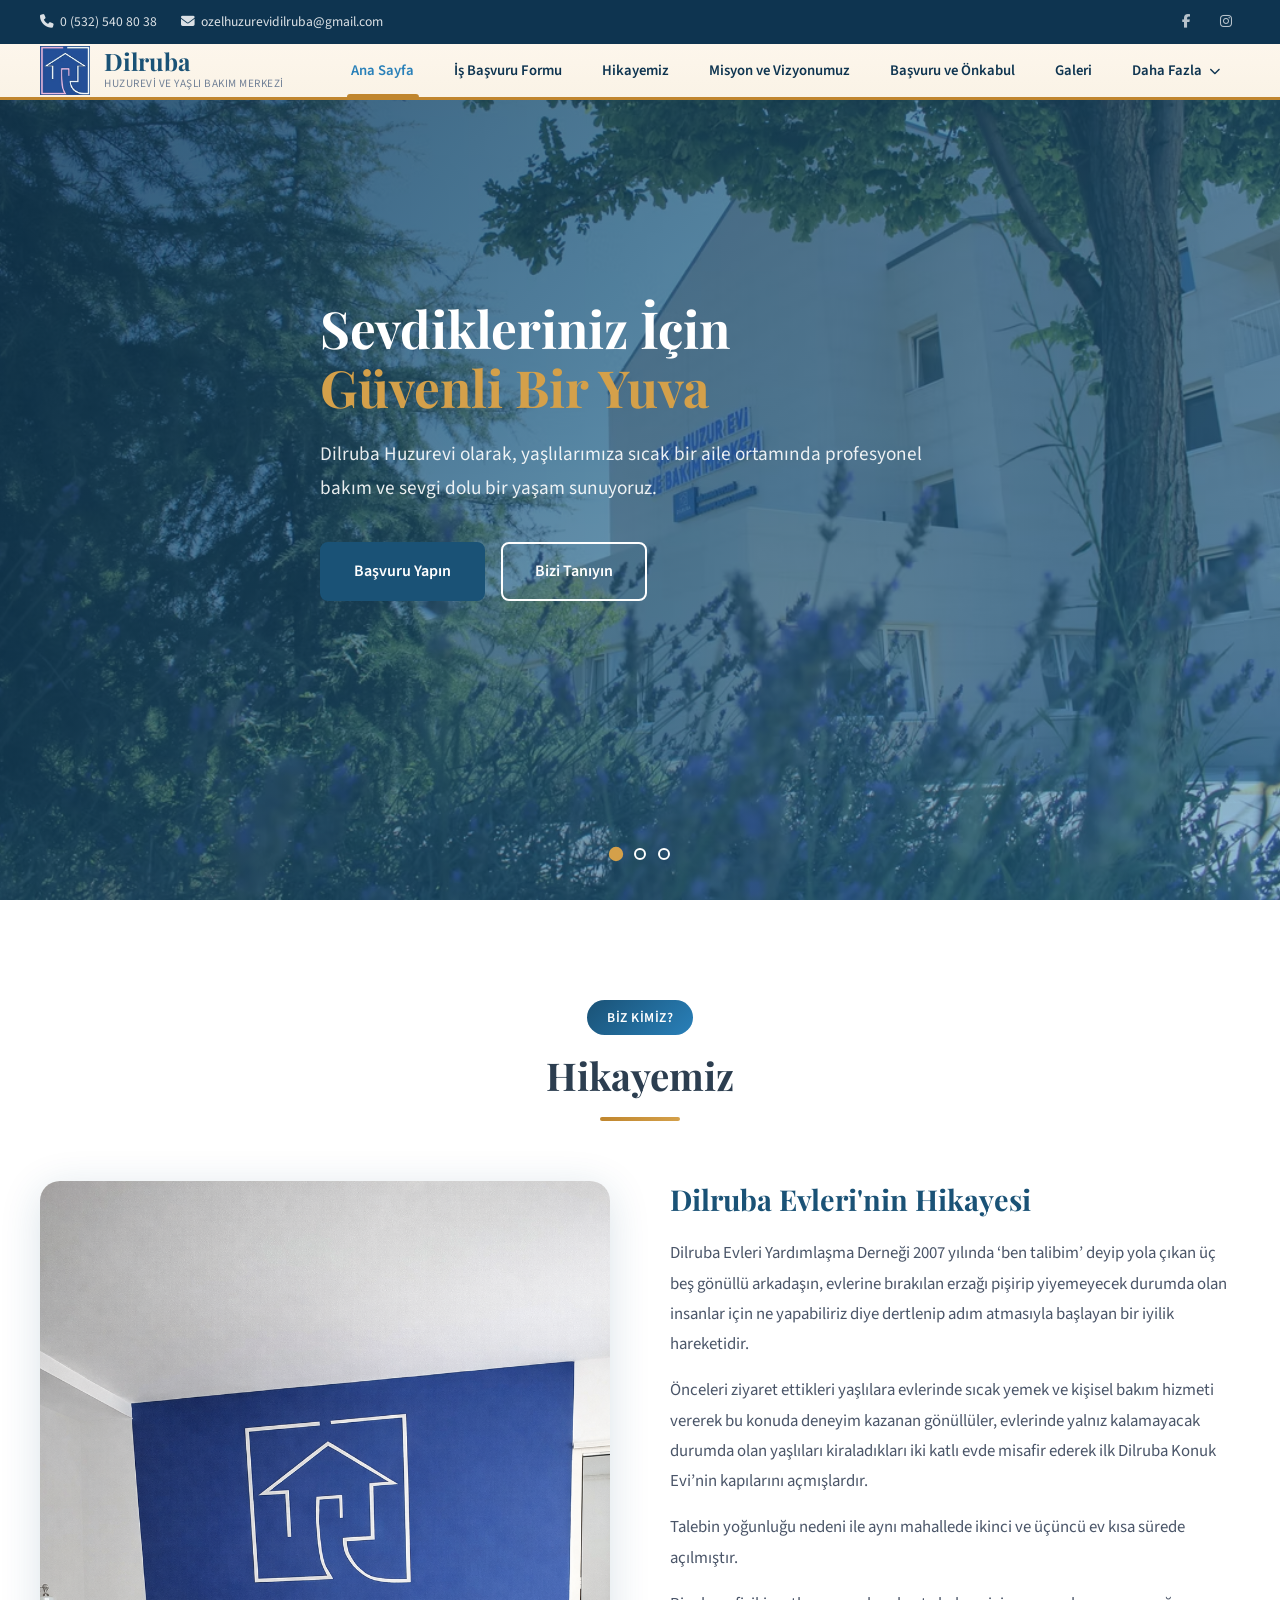
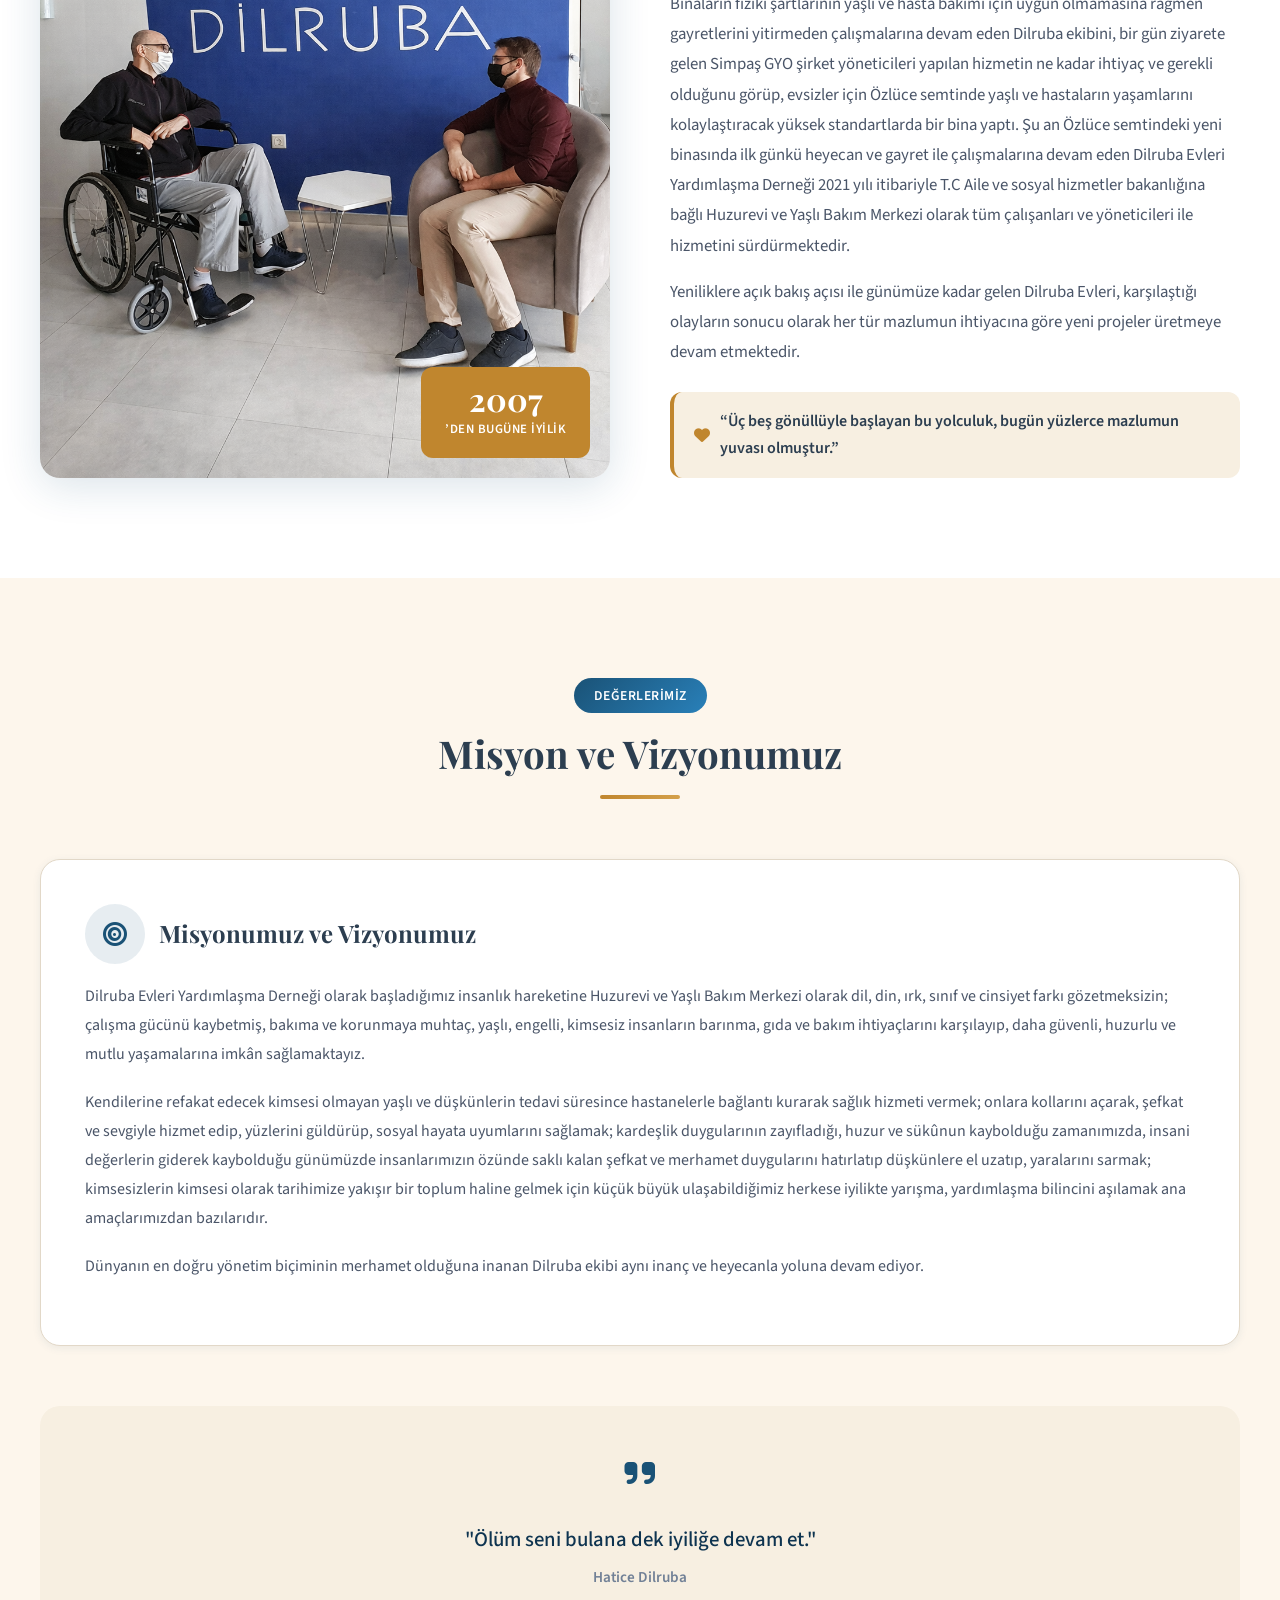
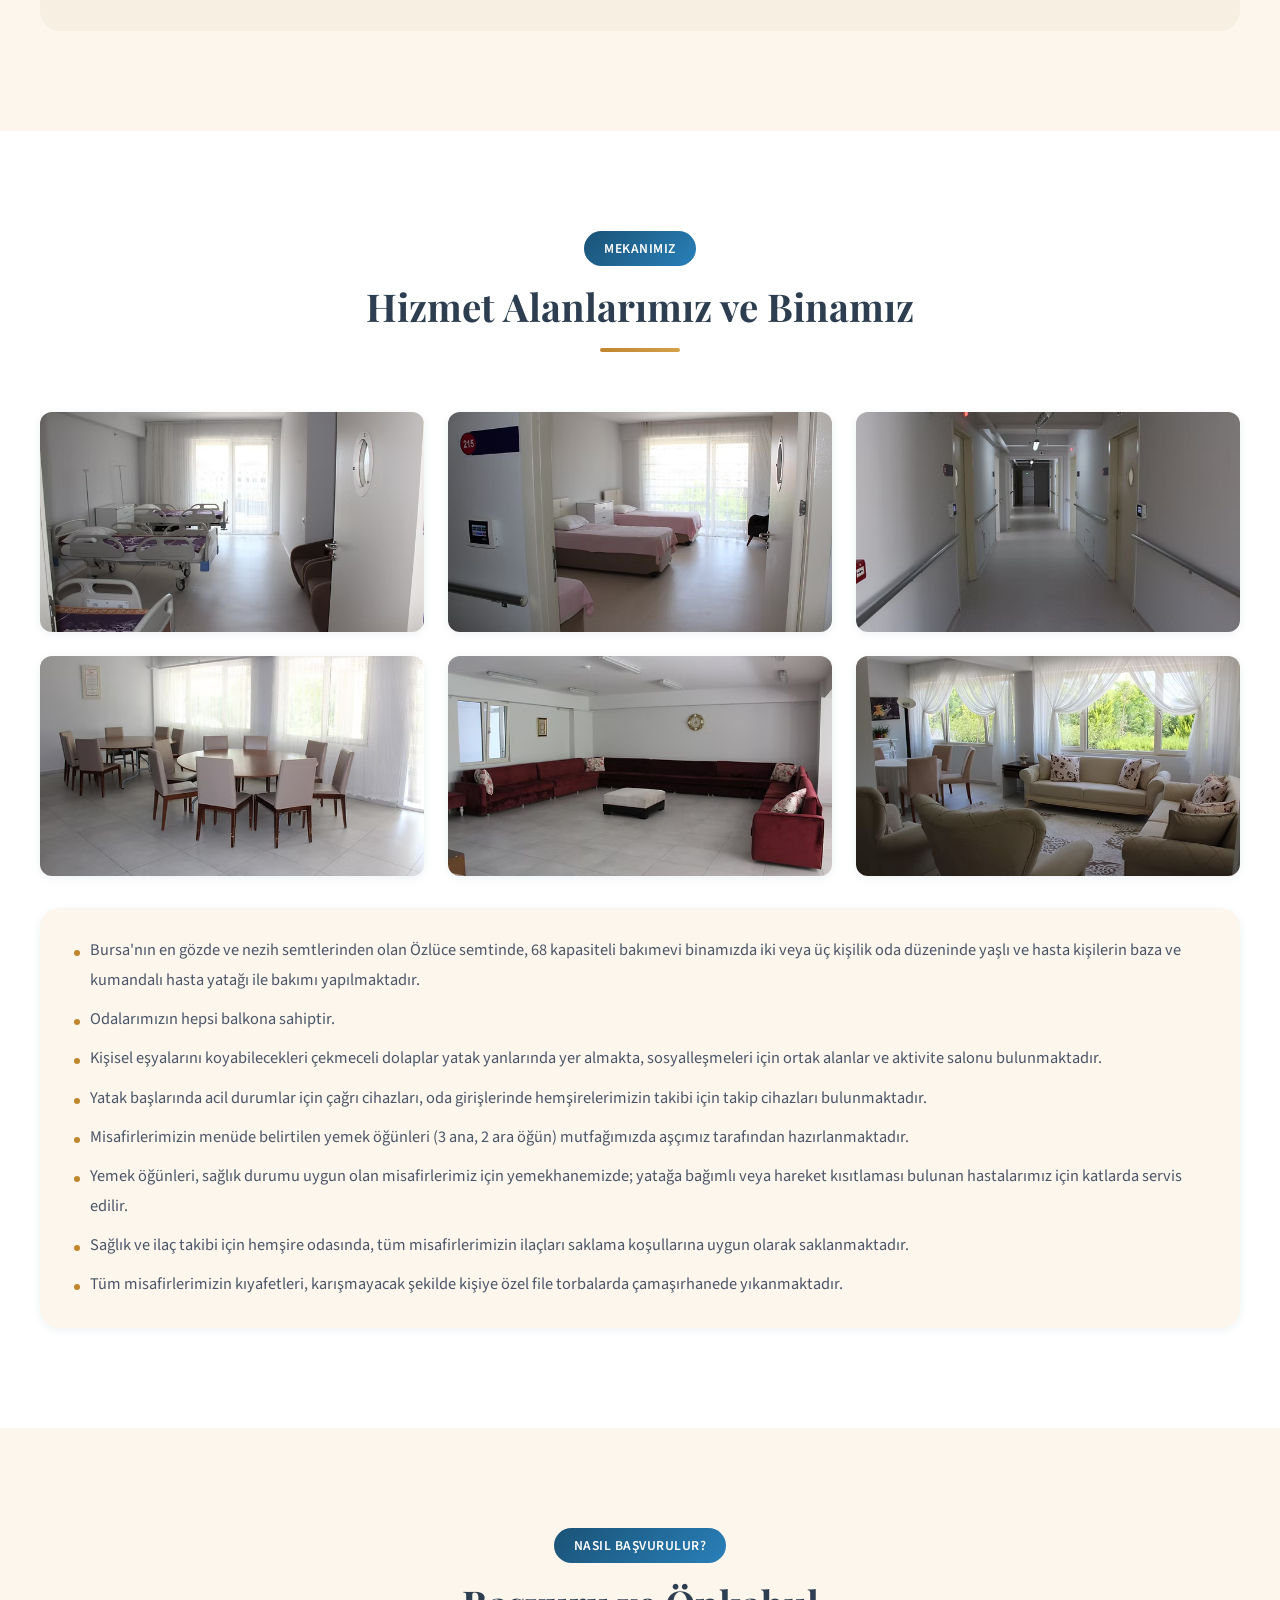
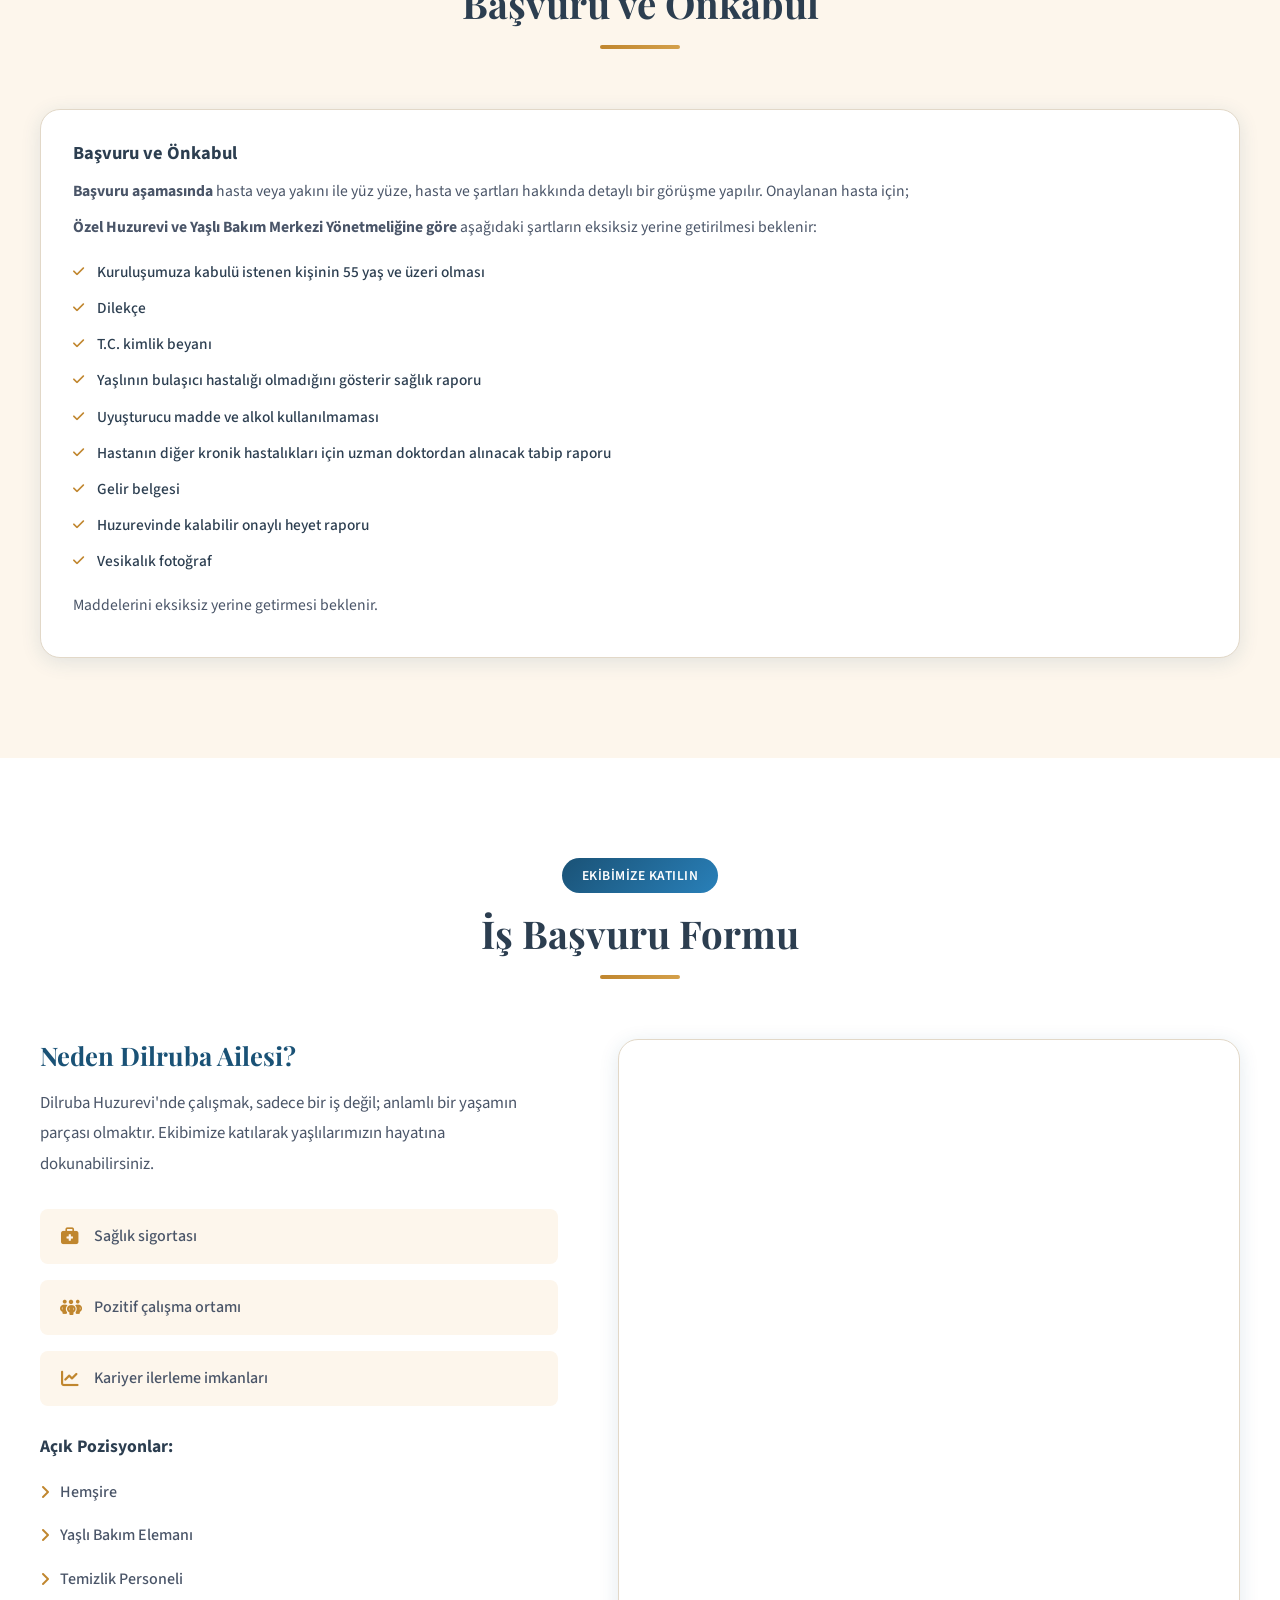
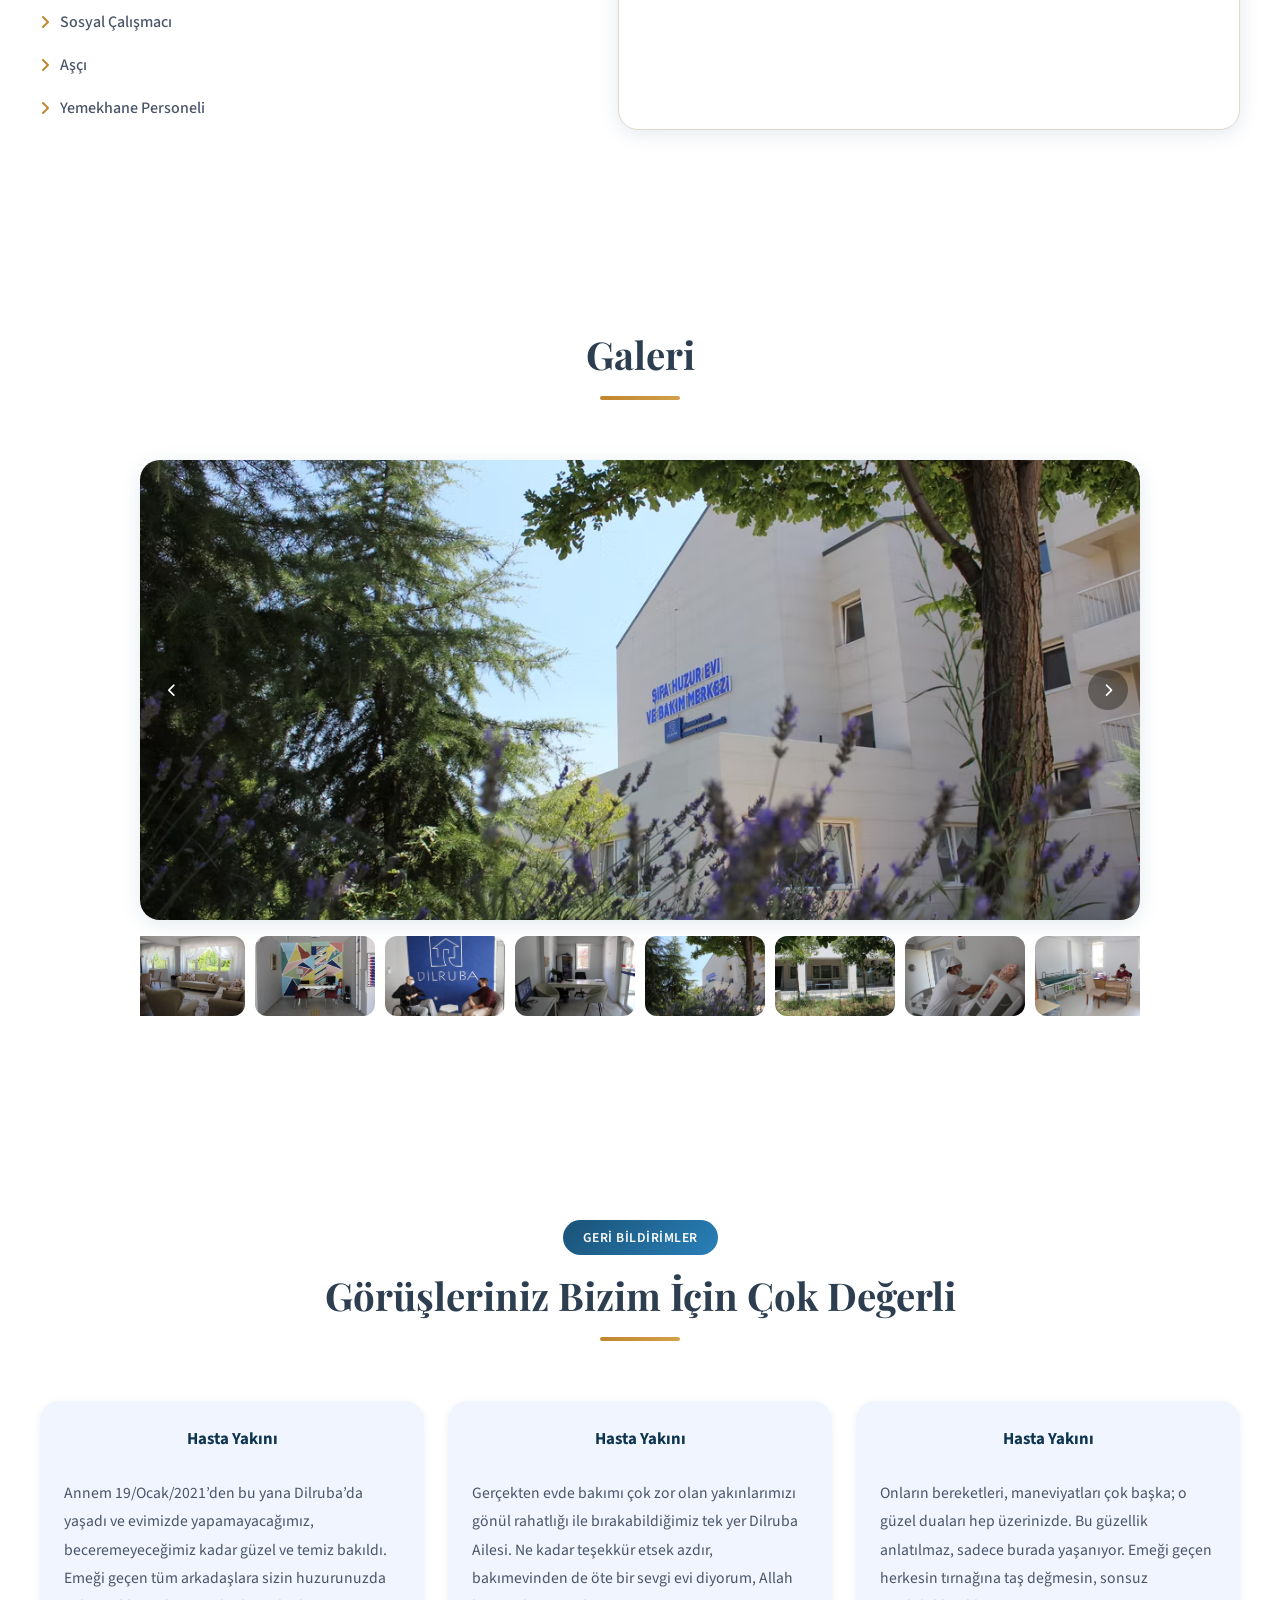
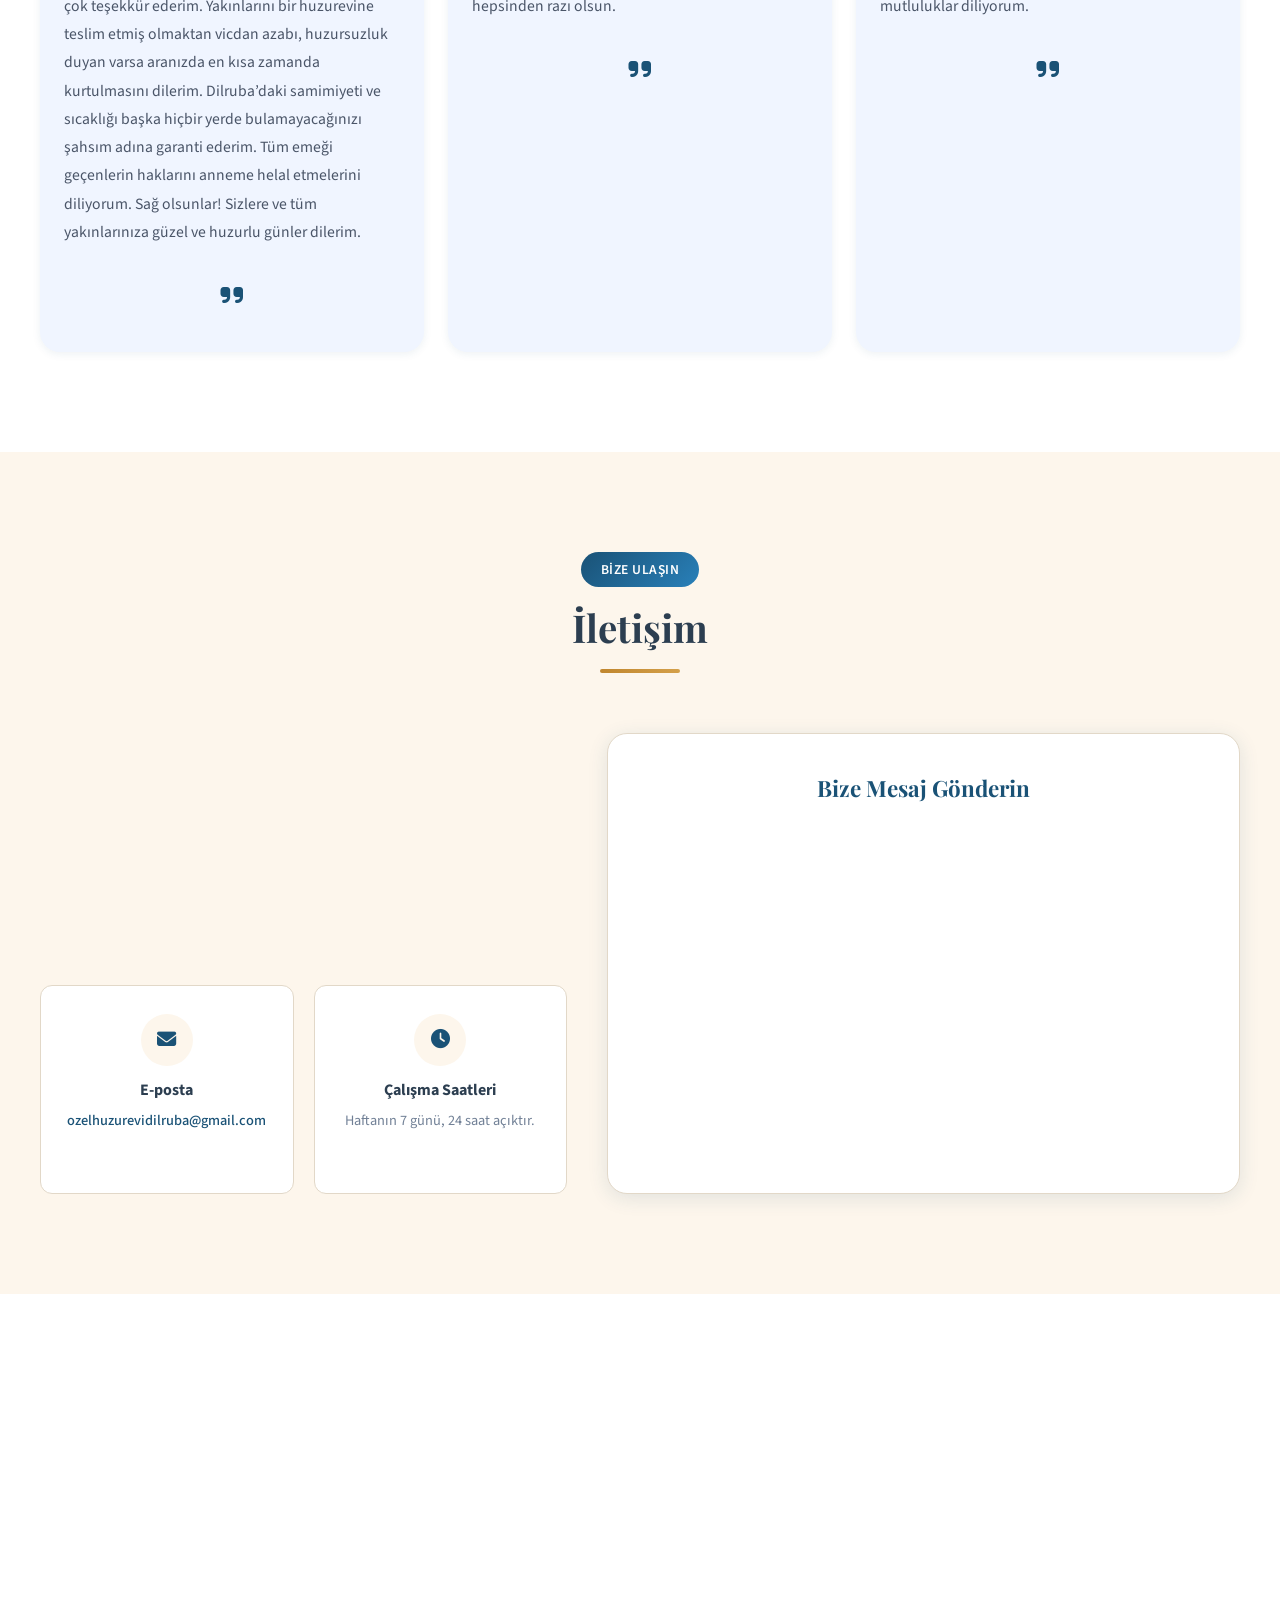
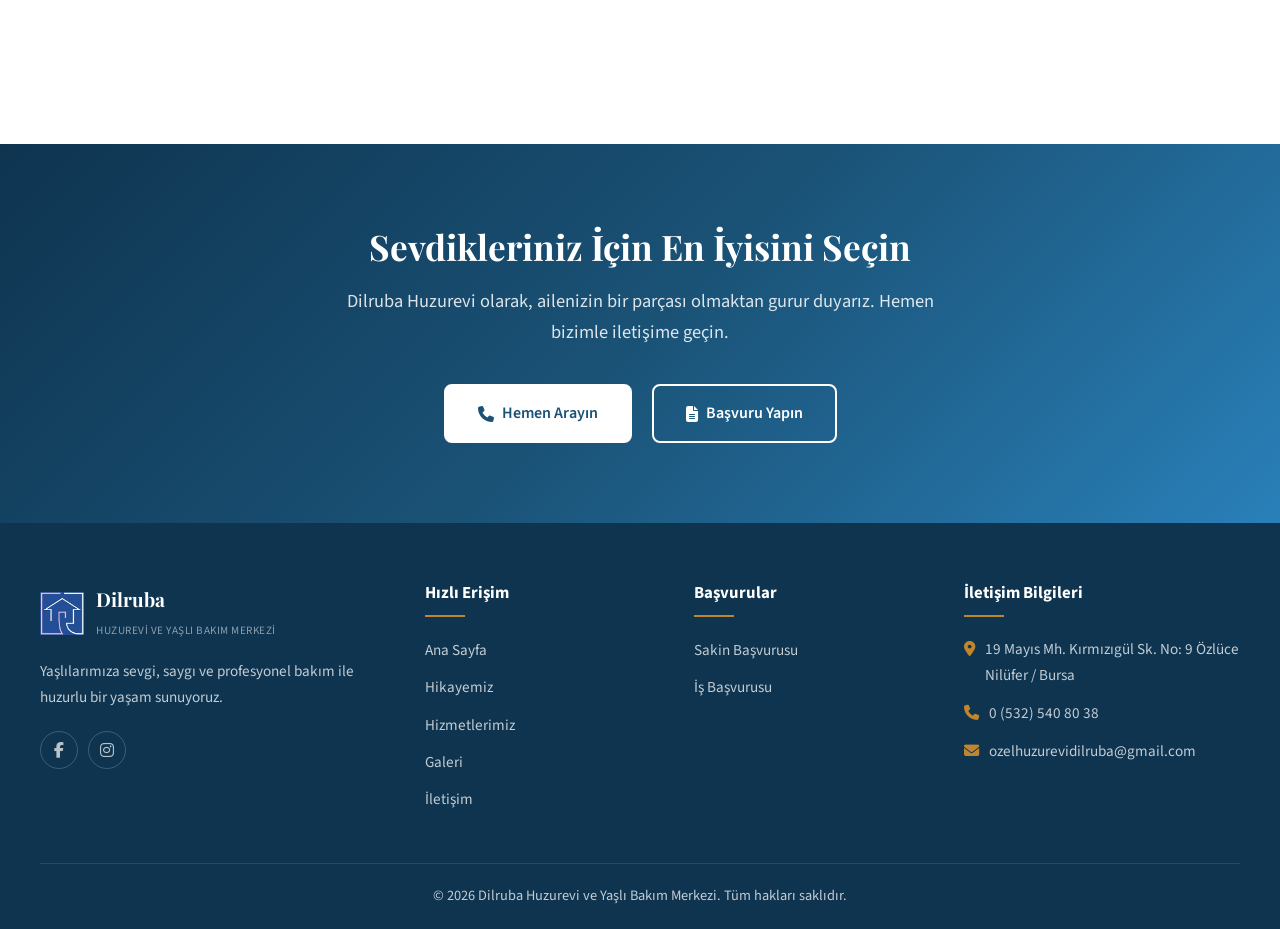
==== index.html @ 9d81111a "Site dosyalarını ekle" ====
<!DOCTYPE html>
<html lang="tr">
<head>
    <meta charset="UTF-8">
    <meta name="viewport" content="width=device-width, initial-scale=1.0">
    <title>Dilruba Huzurevi ve Yaşlı Bakım Merkezi</title>
    <link rel="stylesheet" href="styles.css">
    <link rel="icon" href="assets/logo.png" type="image/png">
    <link rel="preconnect" href="https://fonts.googleapis.com">
    <link rel="preconnect" href="https://fonts.gstatic.com" crossorigin>
    <link href="https://fonts.googleapis.com/css2?family=Playfair+Display:wght@400;500;600;700&family=Source+Sans+3:wght@300;400;500;600;700&display=swap" rel="stylesheet">
    <link rel="stylesheet" href="https://cdnjs.cloudflare.com/ajax/libs/font-awesome/6.5.1/css/all.min.css">
</head>
<body>
    <!-- Header -->
    <header class="header" id="header">
        <div class="header-top">
            <div class="container header-top-inner">
                <div class="contact-info">
                    <a href="tel:+905325408038"><i class="fas fa-phone"></i> 0 (532) 540 80 38</a>
                    <a href="mailto:ozelhuzurevidilruba@gmail.com"><i class="fas fa-envelope"></i> ozelhuzurevidilruba@gmail.com</a>
                </div>
                <div class="social-links">
                    <a href="https://www.facebook.com/DilrubaHuzurevi" aria-label="Facebook" target="_blank" rel="noopener noreferrer"><i class="fab fa-facebook-f"></i></a>
                    <a href="https://www.instagram.com/ozeldilrubahuzur/" aria-label="Instagram" target="_blank" rel="noopener noreferrer"><i class="fab fa-instagram"></i></a>
                </div>
            </div>
        </div>
        <nav class="navbar">
            <div class="container navbar-inner">
                <a href="#anasayfa" class="logo">
                    <img src="assets/logo.png" alt="Dilruba Huzurevi Logo">
                    <div class="logo-text">
                        <span class="logo-title">Dilruba</span>
                        <span class="logo-subtitle">Huzurevi ve Yaşlı Bakım Merkezi</span>
                    </div>
                </a>
                <button class="mobile-toggle" id="mobileToggle" aria-label="Menüyü aç">
                    <span></span><span></span><span></span>
                </button>
                <ul class="nav-menu" id="navMenu">
                    <li><a href="#anasayfa" class="nav-link active">Ana Sayfa</a></li>
                    <li><a href="#is-basvuru" class="nav-link">İş Başvuru Formu</a></li>
                    <li><a href="#hikayemiz" class="nav-link">Hikayemiz</a></li>
                    <li><a href="#misyon-vizyon" class="nav-link">Misyon ve Vizyonumuz</a></li>
                    <li><a href="#basvuru-onkabul" class="nav-link">Başvuru ve Önkabul</a></li>
                    <li><a href="#galeri" class="nav-link">Galeri</a></li>
                    <li class="dropdown">
                        <a href="#" class="nav-link dropdown-toggle">Daha Fazla <i class="fas fa-chevron-down"></i></a>
                        <ul class="dropdown-menu">
                            <li><a href="#hizmetlerimiz">Hizmetlerimiz</a></li>
                            <li><a href="#iletisim">İletişim</a></li>
                            <li><a href="#sss">Görüşleriniz</a></li>
                            <li><a href="kvkk.html">KVKK Aydınlatma Metni</a></li>
                        </ul>
                    </li>
                </ul>
            </div>
        </nav>
    </header>

    <!-- Hero Section -->
    <section class="hero" id="anasayfa">
        <div class="hero-slider">
            <div class="hero-slide active" style="background-image: url('assets/bahce1.png')"></div>
            <div class="hero-slide" style="background-image: url('assets/mekan1.png')"></div>
            <div class="hero-slide" style="background-image: url('assets/mekan6.png')"></div>
        </div>
        <div class="hero-overlay"></div>
        <div class="container hero-content">
            <h1 class="hero-title">Sevdikleriniz İçin<br><span>Güvenli Bir Yuva</span></h1>
            <p class="hero-description">Dilruba Huzurevi olarak, yaşlılarımıza sıcak bir aile ortamında profesyonel bakım ve sevgi dolu bir yaşam sunuyoruz.</p>
            <div class="hero-buttons">
                <a href="#basvuru-onkabul" class="btn btn-primary">Başvuru Yapın</a>
                <a href="#hikayemiz" class="btn btn-outline">Bizi Tanıyın</a>
            </div>
        </div>
        <div class="hero-slider-dots">
            <button class="dot active" data-slide="0"></button>
            <button class="dot" data-slide="1"></button>
            <button class="dot" data-slide="2"></button>
        </div>
    </section>

    <!-- Hikayemiz -->
    <section class="section hikayemiz" id="hikayemiz">
        <div class="container">
            <div class="section-header">
                <span class="section-tag">Biz Kimiz?</span>
                <h2 class="section-title">Hikayemiz</h2>
                <div class="section-divider"></div>
            </div>
            <div class="story-grid">
                <div class="story-image">
                    <img src="assets/image1.png" alt="Dilruba Huzurevi İç Mekan">
                    <div class="story-image-badge">
                        <span class="years-number">2007</span>
                        <span class="years-text">’den Bugüne İyilik</span>
                    </div>
                </div>
                <div class="story-content">
                    <h3>Dilruba Evleri'nin Hikayesi</h3>
                    <p>Dilruba Evleri Yardımlaşma Derneği 2007 yılında ‘ben talibim’ deyip yola çıkan üç beş gönüllü arkadaşın, evlerine bırakılan erzağı pişirip yiyemeyecek durumda olan insanlar için ne yapabiliriz diye dertlenip adım atmasıyla başlayan bir iyilik hareketidir.</p>
                    <p>Önceleri ziyaret ettikleri yaşlılara evlerinde sıcak yemek ve kişisel bakım hizmeti vererek bu konuda deneyim kazanan gönüllüler, evlerinde yalnız kalamayacak durumda olan yaşlıları kiraladıkları iki katlı evde misafir ederek ilk Dilruba Konuk Evi’nin kapılarını açmışlardır.</p>
                    <p>Talebin yoğunluğu nedeni ile aynı mahallede ikinci ve üçüncü ev kısa sürede açılmıştır.</p>
                    <p>Binaların fiziki şartlarının yaşlı ve hasta bakımı için uygun olmamasına rağmen gayretlerini yitirmeden çalışmalarına devam eden Dilruba ekibini, bir gün ziyarete gelen Simpaş GYO şirket yöneticileri yapılan hizmetin ne kadar ihtiyaç ve gerekli olduğunu görüp, evsizler için Özlüce semtinde yaşlı ve hastaların yaşamlarını kolaylaştıracak yüksek standartlarda bir bina yaptı. Şu an Özlüce semtindeki yeni binasında ilk günkü heyecan ve gayret ile çalışmalarına devam eden Dilruba Evleri Yardımlaşma Derneği 2021 yılı itibariyle T.C Aile ve sosyal hizmetler bakanlığına bağlı Huzurevi ve Yaşlı Bakım Merkezi olarak tüm çalışanları ve yöneticileri ile hizmetini sürdürmektedir.</p>
                    <p>Yeniliklere açık bakış açısı ile günümüze kadar gelen Dilruba Evleri, karşılaştığı olayların sonucu olarak her tür mazlumun ihtiyacına göre yeni projeler üretmeye devam etmektedir.</p>
                    <div class="story-highlight">
                        <i class="fas fa-heart"></i>
                        <span>“Üç beş gönüllüyle başlayan bu yolculuk, bugün yüzlerce mazlumun yuvası olmuştur.”</span>
                    </div>
                </div>
            </div>
        </div>
    </section>

    <!-- Misyon ve Vizyon -->
    <section class="section misyon-vizyon" id="misyon-vizyon">
        <div class="container">
            <div class="section-header">
                <span class="section-tag">Değerlerimiz</span>
                <h2 class="section-title">Misyon ve Vizyonumuz</h2>
                <div class="section-divider"></div>
            </div>
            <div class="mv-grid">
                <div class="mv-card misyon-card">
                    <div class="mv-header">
                        <div class="mv-icon"><i class="fas fa-bullseye"></i></div>
                        <h3>Misyonumuz ve Vizyonumuz</h3>
                    </div>
                    <p>Dilruba Evleri Yardımlaşma Derneği olarak başladığımız insanlık hareketine Huzurevi ve Yaşlı Bakım Merkezi olarak dil, din, ırk, sınıf ve cinsiyet farkı gözetmeksizin; çalışma gücünü kaybetmiş, bakıma ve korunmaya muhtaç, yaşlı, engelli, kimsesiz insanların barınma, gıda ve bakım ihtiyaçlarını karşılayıp, daha güvenli, huzurlu ve mutlu yaşamalarına imkân sağlamaktayız.</p>
                    <p>Kendilerine refakat edecek kimsesi olmayan yaşlı ve düşkünlerin tedavi süresince hastanelerle bağlantı kurarak sağlık hizmeti vermek; onlara kollarını açarak, şefkat ve sevgiyle hizmet edip, yüzlerini güldürüp, sosyal hayata uyumlarını sağlamak; kardeşlik duygularının zayıfladığı, huzur ve sükûnun kaybolduğu zamanımızda, insani değerlerin giderek kaybolduğu günümüzde insanlarımızın özünde saklı kalan şefkat ve merhamet duygularını hatırlatıp düşkünlere el uzatıp, yaralarını sarmak; kimsesizlerin kimsesi olarak tarihimize yakışır bir toplum haline gelmek için küçük büyük ulaşabildiğimiz herkese iyilikte yarışma, yardımlaşma bilincini aşılamak ana amaçlarımızdan bazılarıdır.</p>
                    <p>Dünyanın en doğru yönetim biçiminin merhamet olduğuna inanan Dilruba ekibi aynı inanç ve heyecanla yoluna devam ediyor.</p>
                </div>
            </div>
            <div class="quote-section">
                <div class="quote-card">
                    <div class="quote-icon">
                        <i class="fas fa-quote-right"></i>
                    </div>
                    <p class="quote-text">"Ölüm seni bulana dek iyiliğe devam et."</p>
                    <p class="quote-author">Hatice Dilruba</p>
                </div>
            </div>
        </div>
    </section>

    <!-- Hizmetlerimiz -->
    <section class="section hizmetlerimiz" id="hizmetlerimiz">
        <div class="container">
            <div class="section-header">
                <span class="section-tag">Mekanımız</span>
                <h2 class="section-title">Hizmet Alanlarımız ve Binamız</h2>
                <div class="section-divider"></div>
            </div>
            <div class="facility-grid">
                <div class="facility-item">
                    <img src="assets/mekan1.png" alt="Hasta odalarımız">
                </div>
                <div class="facility-item">
                    <img src="assets/mekan2.png" alt="Konforlu yatak odalarımız">
                </div>
                <div class="facility-item">
                    <img src="assets/mekan3.png" alt="Koridor ve ortak alanlarımız">
                </div>
                <div class="facility-item">
                    <img src="assets/mekan4.png" alt="Yemek ve etkinlik salonu">
                </div>
                <div class="facility-item">
                    <img src="assets/mekan5.png" alt="Oturma ve dinlenme alanı">
                </div>
                <div class="facility-item">
                    <img src="assets/mekan6.png" alt="Misafir salonumuz">
                </div>
            </div>
            <div class="facility-text">
                <ul class="facility-list">
                    <li>Bursa'nın en gözde ve nezih semtlerinden olan Özlüce semtinde, 68 kapasiteli bakımevi binamızda iki veya üç kişilik oda düzeninde yaşlı ve hasta kişilerin baza ve kumandalı hasta yatağı ile bakımı yapılmaktadır.</li>
                    <li>Odalarımızın hepsi balkona sahiptir.</li>
                    <li>Kişisel eşyalarını koyabilecekleri çekmeceli dolaplar yatak yanlarında yer almakta, sosyalleşmeleri için ortak alanlar ve aktivite salonu bulunmaktadır.</li>
                    <li>Yatak başlarında acil durumlar için çağrı cihazları, oda girişlerinde hemşirelerimizin takibi için takip cihazları bulunmaktadır.</li>
                    <li>Misafirlerimizin menüde belirtilen yemek öğünleri (3 ana, 2 ara öğün) mutfağımızda aşçımız tarafından hazırlanmaktadır.</li>
                    <li>Yemek öğünleri, sağlık durumu uygun olan misafirlerimiz için yemekhanemizde; yatağa bağımlı veya hareket kısıtlaması bulunan hastalarımız için katlarda servis edilir.</li>
                    <li>Sağlık ve ilaç takibi için hemşire odasında, tüm misafirlerimizin ilaçları saklama koşullarına uygun olarak saklanmaktadır.</li>
                    <li>Tüm misafirlerimizin kıyafetleri, karışmayacak şekilde kişiye özel file torbalarda çamaşırhanede yıkanmaktadır.</li>
                </ul>
            </div>
        </div>
    </section>

    <!-- Başvuru ve Önkabul -->
    <section class="section basvuru-onkabul" id="basvuru-onkabul">
        <div class="container">
            <div class="section-header">
                <span class="section-tag">Nasıl Başvurulur?</span>
                <h2 class="section-title">Başvuru ve Önkabul</h2>
                <div class="section-divider"></div>
            </div>
            <div class="admission-content">
                <div class="admission-steps">
                    <div class="step">
                        <div class="step-content">
                            <h3>Başvuru ve Önkabul</h3>
                            <p><strong>Başvuru aşamasında</strong> hasta veya yakını ile yüz yüze, hasta ve şartları hakkında detaylı bir görüşme yapılır. Onaylanan hasta için;</p>
                            <p><strong>Özel Huzurevi ve Yaşlı Bakım Merkezi Yönetmeliğine göre</strong> aşağıdaki şartların eksiksiz yerine getirilmesi beklenir:</p>
                            <ul class="admission-list">
                                <li>Kuruluşumuza kabulü istenen kişinin 55 yaş ve üzeri olması</li>
                                <li>Dilekçe</li>
                                <li>T.C. kimlik beyanı</li>
                                <li>Yaşlının bulaşıcı hastalığı olmadığını gösterir sağlık raporu</li>
                                <li>Uyuşturucu madde ve alkol kullanılmaması</li>
                                <li>Hastanın diğer kronik hastalıkları için uzman doktordan alınacak tabip raporu</li>
                                <li>Gelir belgesi</li>
                                <li>Huzurevinde kalabilir onaylı heyet raporu</li>
                                <li>Vesikalık fotoğraf</li>
                            </ul>
                            <p>Maddelerini eksiksiz yerine getirmesi beklenir.</p>
                        </div>
                    </div>
                </div>
            </div>
        </div>
    </section>

    <!-- İş Başvuru Formu -->
    <section class="section is-basvuru" id="is-basvuru">
        <div class="container">
            <div class="section-header">
                <span class="section-tag">Ekibimize Katılın</span>
                <h2 class="section-title">İş Başvuru Formu</h2>
                <div class="section-divider"></div>
            </div>
            <div class="job-content">
                <div class="job-info">
                    <h3>Neden Dilruba Ailesi?</h3>
                    <p>Dilruba Huzurevi'nde çalışmak, sadece bir iş değil; anlamlı bir yaşamın parçası olmaktır. Ekibimize katılarak yaşlılarımızın hayatına dokunabilirsiniz.</p>
                    <div class="job-benefits">
                        <div class="benefit">
                            <i class="fas fa-briefcase-medical"></i>
                            <span>Sağlık sigortası</span>
                        </div>
                        <div class="benefit">
                            <i class="fas fa-people-group"></i>
                            <span>Pozitif çalışma ortamı</span>
                        </div>
                        <div class="benefit">
                            <i class="fas fa-chart-line"></i>
                            <span>Kariyer ilerleme imkanları</span>
                        </div>
                    </div>
                    <div class="job-positions">
                        <h4>Açık Pozisyonlar:</h4>
                        <ul>
                            <li>Hemşire</li>
                            <li>Yaşlı Bakım Elemanı</li>
                            <li>Temizlik Personeli</li>
                            <li>Sosyal Çalışmacı</li>
                            <li>Aşçı</li>
                            <li>Yemekhane Personeli</li>
                        </ul>
                    </div>
                </div>
                <div class="job-form-wrapper">
                    <iframe data-tally-src="https://tally.so/embed/kdAJjZ?alignLeft=1&hideTitle=1&transparentBackground=1&dynamicHeight=1" loading="lazy" width="100%" height="552" frameborder="0" marginheight="0" marginwidth="0" title="İş Başvuru Formu"></iframe>
                    <script>
                        var d = document,
                            w = "https://tally.so/widgets/embed.js",
                            v = function () {
                                if (typeof Tally !== "undefined") {
                                    Tally.loadEmbeds();
                                } else {
                                    d.querySelectorAll("iframe[data-tally-src]:not([src])").forEach(function (e) {
                                        e.src = e.dataset.tallySrc;
                                    });
                                }
                            };
                        if (typeof Tally !== "undefined") v();
                        else if (d.querySelector('script[src="' + w + '"]') == null) {
                            var s = d.createElement("script");
                            s.src = w;
                            s.onload = v;
                            s.onerror = v;
                            d.body.appendChild(s);
                        }
                    </script>
                </div>
            </div>
        </div>
    </section>

    <!-- Galeri -->
    <section class="section galeri" id="galeri">
        <div class="container">
            <div class="section-header">
                <h2 class="section-title">Galeri</h2>
                <div class="section-divider"></div>
            </div>
            <div class="gallery-layout">
                <div class="gallery-main">
                    <button class="gallery-main-nav gallery-main-prev" id="galleryMainPrev" aria-label="Önceki fotoğraf">
                        <i class="fas fa-chevron-left"></i>
                    </button>
                    <img id="galleryMainImage" src="assets/bahce1.png" alt="Bahçemiz" loading="lazy">
                    <button class="gallery-main-nav gallery-main-next" id="galleryMainNext" aria-label="Sonraki fotoğraf">
                        <i class="fas fa-chevron-right"></i>
                    </button>
                </div>
                <div class="gallery-grid">
                    <div class="gallery-item large active">
                        <img src="assets/bahce1.png" alt="Bahçemiz" loading="lazy">
                        <div class="gallery-overlay">
                            <span>Bahçemiz</span>
                        </div>
                    </div>
                    <div class="gallery-item">
                        <img src="assets/mekan1.png" alt="Mekan 1" loading="lazy">
                        <div class="gallery-overlay">
                            <span>Yaşam Alanı</span>
                        </div>
                    </div>
                    <div class="gallery-item">
                        <img src="assets/mekan2.png" alt="Mekan 2" loading="lazy">
                        <div class="gallery-overlay">
                            <span>Ortak Alan</span>
                        </div>
                    </div>
                    <div class="gallery-item">
                        <img src="assets/mekan3.png" alt="Mekan 3" loading="lazy">
                        <div class="gallery-overlay">
                            <span>İç Mekan</span>
                        </div>
                    </div>
                    <div class="gallery-item">
                        <img src="assets/mekan4.png" alt="Mekan 4" loading="lazy">
                        <div class="gallery-overlay">
                            <span>Oturma Alanı</span>
                        </div>
                    </div>
                    <div class="gallery-item">
                        <img src="assets/mekan5.png" alt="Mekan 5" loading="lazy">
                        <div class="gallery-overlay">
                            <span>Genel Görünüm</span>
                        </div>
                    </div>
                    <div class="gallery-item">
                        <img src="assets/mekan6.png" alt="Mekan 6" loading="lazy">
                        <div class="gallery-overlay">
                            <span>Dış Mekan</span>
                        </div>
                    </div>
                    <div class="gallery-item">
                        <img src="assets/mekanfoto3.png" alt="Mekan Fotoğraf" loading="lazy">
                        <div class="gallery-overlay">
                            <span>Yaşam Alanı</span>
                        </div>
                    </div>
                    <div class="gallery-item">
                        <img src="assets/image1.png" alt="Dilruba" loading="lazy">
                        <div class="gallery-overlay">
                            <span>Dilruba Ailesi</span>
                        </div>
                    </div>
                    <div class="gallery-item">
                        <img src="assets/sosyalcalısma.avif" alt="Sosyal Çalışma Alanı" loading="lazy">
                        <div class="gallery-overlay">
                            <span>Sosyal Çalışma</span>
                        </div>
                    </div>
                    <div class="gallery-item">
                        <img src="assets/bahce1.png" alt="Bahçe 1" loading="lazy">
                        <div class="gallery-overlay">
                            <span>Bahçe 1</span>
                        </div>
                    </div>
                    <div class="gallery-item">
                        <img src="assets/bahce2.png" alt="Bahçe 2" loading="lazy">
                        <div class="gallery-overlay">
                            <span>Bahçe 2</span>
                        </div>
                    </div>
                    <div class="gallery-item">
                        <img src="assets/bakim.png" alt="Yaşlı Bakım Alanı" loading="lazy">
                        <div class="gallery-overlay">
                            <span>Yaşlı Bakım</span>
                        </div>
                    </div>
                    <div class="gallery-item">
                        <img src="assets/hemsir.png" alt="Hemşirelik Alanı" loading="lazy">
                        <div class="gallery-overlay">
                            <span>Hemşirelik</span>
                        </div>
                    </div>
                    <div class="gallery-item">
                        <img src="assets/koridor.png" alt="Koridor" loading="lazy">
                        <div class="gallery-overlay">
                            <span>Koridor</span>
                        </div>
                    </div>
                    <div class="gallery-item">
                        <img src="assets/yonetim.png" alt="Yönetim Ofisi" loading="lazy">
                        <div class="gallery-overlay">
                            <span>Yönetim</span>
                        </div>
                    </div>
                    <div class="gallery-item">
                        <img src="assets/yemek.png" alt="Yemek Salonu" loading="lazy">
                        <div class="gallery-overlay">
                            <span>Yemek Salonu</span>
                        </div>
                    </div>
                    <div class="gallery-item">
                        <img src="assets/yaslibakim.png" alt="Yaşlı Bakım Alanı" loading="lazy">
                        <div class="gallery-overlay">
                            <span>Yaşlı Bakım</span>
                        </div>
                    </div>
                    <div class="gallery-item">
                        <img src="assets/sandalye.png" alt="Oturma Alanı" loading="lazy">
                        <div class="gallery-overlay">
                            <span>Oturma Alanı</span>
                        </div>
                    </div>
                    <div class="gallery-item">
                        <img src="assets/namaz.png" alt="Namaz Alanı" loading="lazy">
                        <div class="gallery-overlay">
                            <span>İbadet Alanı</span>
                        </div>
                    </div>
                </div>
            </div>
        </div>
    </section>

    <!-- Lightbox -->
    <div class="lightbox" id="lightbox">
        <button class="lightbox-close" id="lightboxClose"><i class="fas fa-times"></i></button>
        <button class="lightbox-prev" id="lightboxPrev"><i class="fas fa-chevron-left"></i></button>
        <button class="lightbox-next" id="lightboxNext"><i class="fas fa-chevron-right"></i></button>
        <img src="" alt="" class="lightbox-image" id="lightboxImage">
    </div>

    <!-- Görüşler -->
    <section class="section testimonials" id="sss">
        <div class="container">
            <div class="section-header">
                <span class="section-tag">Geri Bildirimler</span>
                <h2 class="section-title">Görüşleriniz Bizim İçin Çok Değerli</h2>
                <div class="section-divider"></div>
            </div>
            <div class="testimonials-grid">
                <article class="testimonial-card">
                    <h3 class="testimonial-title">Hasta Yakını</h3>
                    <p class="testimonial-text">
                        Annem 19/Ocak/2021’den bu yana Dilruba’da yaşadı ve evimizde yapamayacağımız, beceremeyeceğimiz kadar güzel ve temiz bakıldı. 
                        Emeği geçen tüm arkadaşlara sizin huzurunuzda çok teşekkür ederim. Yakınlarını bir huzurevine teslim etmiş olmaktan vicdan azabı, huzursuzluk duyan varsa aranızda en kısa zamanda kurtulmasını dilerim. 
                        Dilruba’daki samimiyeti ve sıcaklığı başka hiçbir yerde bulamayacağınızı şahsım adına garanti ederim. Tüm emeği geçenlerin haklarını anneme helal etmelerini diliyorum. Sağ olsunlar! 
                        Sizlere ve tüm yakınlarınıza güzel ve huzurlu günler dilerim.
                    </p>
                    <div class="testimonial-quote-icon">
                        <i class="fas fa-quote-right"></i>
                    </div>
                </article>
                <article class="testimonial-card">
                    <h3 class="testimonial-title">Hasta Yakını</h3>
                    <p class="testimonial-text">
                        Gerçekten evde bakımı çok zor olan yakınlarımızı gönül rahatlığı ile bırakabildiğimiz tek yer Dilruba Ailesi. 
                        Ne kadar teşekkür etsek azdır, bakımevinden de öte bir sevgi evi diyorum, Allah hepsinden razı olsun.
                    </p>
                    <div class="testimonial-quote-icon">
                        <i class="fas fa-quote-right"></i>
                    </div>
                </article>
                <article class="testimonial-card">
                    <h3 class="testimonial-title">Hasta Yakını</h3>
                    <p class="testimonial-text">
                        Onların bereketleri, maneviyatları çok başka; o güzel duaları hep üzerinizde. 
                        Bu güzellik anlatılmaz, sadece burada yaşanıyor. 
                        Emeği geçen herkesin tırnağına taş değmesin, sonsuz mutluluklar diliyorum.
                    </p>
                    <div class="testimonial-quote-icon">
                        <i class="fas fa-quote-right"></i>
                    </div>
                </article>
            </div>
        </div>
    </section>

    <!-- İletişim -->
    <section class="section iletisim" id="iletisim">
        <div class="container">
            <div class="section-header">
                <span class="section-tag">Bize Ulaşın</span>
                <h2 class="section-title">İletişim</h2>
                <div class="section-divider"></div>
            </div>
            <div class="contact-grid">
                <div class="contact-info-cards">
                    <div class="contact-card">
                        <div class="contact-card-icon"><i class="fas fa-map-marker-alt"></i></div>
                        <h3>Adres</h3>
                        <p>19 Mayıs Mh. Kırmızıgül Sk. No: 9 Özlüce Nilüfer / Bursa</p>
                    </div>
                    <div class="contact-card">
                        <div class="contact-card-icon"><i class="fas fa-phone"></i></div>
                        <h3>Telefon</h3>
                        <p><a href="tel:+905325408038">0 (532) 540 80 38</a></p>
                    </div>
                    <div class="contact-card">
                        <div class="contact-card-icon"><i class="fas fa-envelope"></i></div>
                        <h3>E-posta</h3>
                        <p><a href="mailto:ozelhuzurevidilruba@gmail.com">ozelhuzurevidilruba@gmail.com</a></p>
                    </div>
                    <div class="contact-card">
                        <div class="contact-card-icon"><i class="fas fa-clock"></i></div>
                        <h3>Çalışma Saatleri</h3>
                        <p>Haftanın 7 günü, 24 saat açıktır.</p>
                    </div>
                </div>
                <div class="contact-form-wrapper">
                    <h3>Bize Mesaj Gönderin</h3>
                    <iframe data-tally-src="https://tally.so/embed/QKrzjA?alignLeft=1&hideTitle=1&transparentBackground=1&dynamicHeight=1" loading="lazy" width="100%" height="313" frameborder="0" marginheight="0" marginwidth="0" title="Bize Mesaj Gönderin"></iframe>
                    <script>
                        var d = document,
                            w = "https://tally.so/widgets/embed.js",
                            v = function () {
                                if (typeof Tally !== "undefined") {
                                    Tally.loadEmbeds();
                                } else {
                                    d.querySelectorAll("iframe[data-tally-src]:not([src])").forEach(function (e) {
                                        e.src = e.dataset.tallySrc;
                                    });
                                }
                            };
                        if (typeof Tally !== "undefined") v();
                        else if (d.querySelector('script[src="' + w + '"]') == null) {
                            var s = d.createElement("script");
                            s.src = w;
                            s.onload = v;
                            s.onerror = v;
                            d.body.appendChild(s);
                        }
                    </script>
                </div>
            </div>
        </div>
    </section>

    <!-- Harita -->
    <section class="map-section">
        <iframe
            src="https://www.google.com/maps?q=Dilruba%20Evleri%20Yard%C4%B1mla%C5%9Fma%20Derne%C4%9Fi%20Huzurevi%20ve%20Ya%C5%9Fl%C4%B1%20Bak%C4%B1m%20Merkezi&output=embed"
            loading="lazy"
            referrerpolicy="no-referrer-when-downgrade"
            allowfullscreen
        ></iframe>
    </section>

    <!-- CTA Section -->
    <section class="cta-section">
        <div class="container">
            <h2>Sevdikleriniz İçin En İyisini Seçin</h2>
            <p>Dilruba Huzurevi olarak, ailenizin bir parçası olmaktan gurur duyarız. Hemen bizimle iletişime geçin.</p>
            <div class="cta-buttons">
                <a href="tel:+905325408038" class="btn btn-white"><i class="fas fa-phone"></i> Hemen Arayın</a>
                <a href="#basvuru-onkabul" class="btn btn-outline-white"><i class="fas fa-file-alt"></i> Başvuru Yapın</a>
            </div>
        </div>
    </section>

    <!-- Footer -->
    <footer class="footer">
        <div class="container">
            <div class="footer-grid">
                <div class="footer-about">
                    <div class="footer-logo">
                        <img src="assets/logo.png" alt="Dilruba Logo">
                        <div>
                            <span class="footer-logo-title">Dilruba</span>
                            <span class="footer-logo-sub">Huzurevi ve Yaşlı Bakım Merkezi</span>
                        </div>
                    </div>
                    <p>Yaşlılarımıza sevgi, saygı ve profesyonel bakım ile huzurlu bir yaşam sunuyoruz.</p>
                    <div class="footer-social">
                        <a href="https://www.facebook.com/DilrubaHuzurevi" aria-label="Facebook" target="_blank" rel="noopener noreferrer"><i class="fab fa-facebook-f"></i></a>
                        <a href="https://www.instagram.com/ozeldilrubahuzur/" aria-label="Instagram" target="_blank" rel="noopener noreferrer"><i class="fab fa-instagram"></i></a>
                    </div>
                </div>
                <div class="footer-links">
                    <h4>Hızlı Erişim</h4>
                    <ul>
                        <li><a href="#anasayfa">Ana Sayfa</a></li>
                        <li><a href="#hikayemiz">Hikayemiz</a></li>
                        <li><a href="#hizmetlerimiz">Hizmetlerimiz</a></li>
                        <li><a href="#galeri">Galeri</a></li>
                        <li><a href="#iletisim">İletişim</a></li>
                    </ul>
                </div>
                <div class="footer-links">
                    <h4>Başvurular</h4>
                    <ul>
                        <li><a href="#basvuru-onkabul">Sakin Başvurusu</a></li>
                        <li><a href="#is-basvuru">İş Başvurusu</a></li>
                    </ul>
                </div>
                <div class="footer-contact">
                    <h4>İletişim Bilgileri</h4>
                    <ul>
                        <li><i class="fas fa-map-marker-alt"></i> 19 Mayıs Mh. Kırmızıgül Sk. No: 9 Özlüce Nilüfer / Bursa</li>
                        <li><i class="fas fa-phone"></i> 0 (532) 540 80 38</li>
                        <li><i class="fas fa-envelope"></i> ozelhuzurevidilruba@gmail.com</li>
                    </ul>
                </div>
            </div>
            <div class="footer-bottom">
                <p>&copy; 2026 Dilruba Huzurevi ve Yaşlı Bakım Merkezi. Tüm hakları saklıdır.</p>
            </div>
        </div>
    </footer>

    <!-- Back to Top -->
    <button class="back-to-top" id="backToTop" aria-label="Başa dön">
        <i class="fas fa-chevron-up"></i>
    </button>

    <!-- Toast Notification -->
    <div class="toast" id="toast">
        <i class="fas fa-check-circle"></i>
        <span id="toastMessage">Başvurunuz başarıyla gönderildi!</span>
    </div>

    <script src="script.js"></script>
</body>
</html>
---- styles.css ----
/* ============================================
   Dilruba Huzurevi - Styles
   ============================================ */

:root {
    --primary: #1a5276;
    --primary-dark: #0e3450;
    --primary-light: #2980b9;
    --accent: #c0862e;
    --accent-light: #d4a04a;
    --warm-bg: #fdf6ec;
    --warm-bg-alt: #f7efe1;
    --cream: #faf3e6;
    --text-dark: #2c3e50;
    --text-body: #4a5568;
    --text-light: #718096;
    --white: #ffffff;
    --border: #e2d8c8;
    --shadow-sm: 0 2px 8px rgba(26, 82, 118, 0.08);
    --shadow-md: 0 4px 20px rgba(26, 82, 118, 0.12);
    --shadow-lg: 0 8px 40px rgba(26, 82, 118, 0.16);
    --radius-sm: 8px;
    --radius-md: 12px;
    --radius-lg: 20px;
    --transition: 0.3s ease;
}

*, *::before, *::after {
    margin: 0;
    padding: 0;
    box-sizing: border-box;
}

html {
    scroll-behavior: smooth;
    scroll-padding-top: 100px;
}

body {
    font-family: 'Source Sans 3', -apple-system, BlinkMacSystemFont, sans-serif;
    color: var(--text-body);
    background: var(--white);
    line-height: 1.7;
    overflow-x: hidden;
}

h1, h2, h3, h4, h5, h6 {
    font-family: 'Playfair Display', Georgia, serif;
    color: var(--text-dark);
    line-height: 1.3;
}

a {
    text-decoration: none;
    color: inherit;
    transition: color var(--transition);
}

img {
    max-width: 100%;
    height: auto;
    display: block;
}

.container {
    max-width: 1240px;
    margin: 0 auto;
    padding: 0 20px;
}

/* ============================================
   Header
   ============================================ */
.header {
    position: fixed;
    top: 0;
    left: 0;
    right: 0;
    z-index: 1000;
    transition: all var(--transition);
}

.header.scrolled {
    box-shadow: var(--shadow-md);
}

.header-top {
    background: var(--primary-dark);
    padding: 8px 0;
    font-size: 0.85rem;
}

.header-top-inner {
    display: flex;
    justify-content: space-between;
    align-items: center;
}

.contact-info {
    display: flex;
    gap: 24px;
}

.contact-info a {
    color: rgba(255,255,255,0.85);
    display: flex;
    align-items: center;
    gap: 6px;
    transition: color var(--transition);
}

.contact-info a:hover {
    color: var(--accent-light);
}

.social-links {
    display: flex;
    gap: 12px;
}

.social-links a {
    color: rgba(255,255,255,0.7);
    width: 28px;
    height: 28px;
    display: flex;
    align-items: center;
    justify-content: center;
    border-radius: 50%;
    transition: all var(--transition);
    font-size: 0.85rem;
}

.social-links a:hover {
    color: var(--white);
    background: rgba(255,255,255,0.15);
}

.logo-bar {
    background: var(--white);
    padding: 12px 0;
    border-bottom: 1px solid var(--border);
}

.logo-bar-inner {
    display: flex;
    align-items: center;
    justify-content: center;
}

.logo {
    display: flex;
    align-items: center;
    gap: 14px;
    text-decoration: none;
}

.logo img {
    width: 50px;
    height: 50px;
    object-fit: contain;
}

.logo-text {
    display: flex;
    flex-direction: column;
}

.logo-title {
    font-family: 'Playfair Display', serif;
    font-size: 1.5rem;
    font-weight: 700;
    color: var(--primary);
    line-height: 1.1;
}

.logo-subtitle {
    font-size: 0.7rem;
    color: var(--text-light);
    letter-spacing: 0.5px;
    text-transform: uppercase;
}


.navbar {
    background: linear-gradient(180deg, var(--warm-bg) 0%, var(--cream) 100%);
    border-bottom: 3px solid var(--accent);
    padding: 0;
    transition: all var(--transition);
}

.header.scrolled .navbar {
    background: rgba(253, 246, 236, 0.97);
    backdrop-filter: blur(10px);
}

.navbar-inner {
    display: flex;
    justify-content: space-between;
    align-items: center;
    padding: 0 20px;
    position: relative;
}

.nav-menu {
    list-style: none;
    display: flex;
    align-items: center;
    gap: 0;
}

.nav-link {
    display: block;
    padding: 14px 20px;
    font-size: 0.92rem;
    font-weight: 600;
    color: var(--primary-dark);
    position: relative;
    transition: all var(--transition);
    white-space: nowrap;
}

.nav-link::after {
    content: '';
    position: absolute;
    bottom: 0;
    left: 50%;
    transform: translateX(-50%);
    width: 0;
    height: 3px;
    background: var(--accent);
    transition: width var(--transition);
    border-radius: 3px 3px 0 0;
}

.nav-link:hover,
.nav-link.active {
    color: var(--primary-light);
}

.nav-link:hover::after,
.nav-link.active::after {
    width: 70%;
}

/* Dropdown */
.dropdown {
    position: relative;
}

.dropdown-toggle i {
    font-size: 0.7rem;
    margin-left: 4px;
    transition: transform var(--transition);
}

.dropdown:hover .dropdown-toggle i {
    transform: rotate(180deg);
}

.dropdown-menu {
    position: absolute;
    top: 100%;
    right: 0;
    background: var(--white);
    min-width: 200px;
    border-radius: var(--radius-sm);
    box-shadow: var(--shadow-lg);
    list-style: none;
    opacity: 0;
    visibility: hidden;
    transform: translateY(10px);
    transition: all var(--transition);
    border: 1px solid var(--border);
    overflow: hidden;
}

.dropdown:hover .dropdown-menu {
    opacity: 1;
    visibility: visible;
    transform: translateY(0);
}

.dropdown-menu a {
    display: block;
    padding: 12px 20px;
    font-size: 0.9rem;
    color: var(--text-dark);
    transition: all var(--transition);
    font-weight: 500;
}

.dropdown-menu a:hover {
    background: var(--warm-bg);
    color: var(--primary);
    padding-left: 26px;
}

/* Mobile Toggle */
.mobile-toggle {
    display: none;
    flex-direction: column;
    gap: 5px;
    background: none;
    border: none;
    cursor: pointer;
    padding: 8px;
    position: absolute;
    right: 20px;
    top: 50%;
    transform: translateY(-50%);
}

.mobile-toggle span {
    width: 26px;
    height: 2.5px;
    background: var(--primary);
    border-radius: 2px;
    transition: all var(--transition);
}

.mobile-toggle.active span:nth-child(1) {
    transform: rotate(45deg) translate(5px, 5px);
}

.mobile-toggle.active span:nth-child(2) {
    opacity: 0;
}

.mobile-toggle.active span:nth-child(3) {
    transform: rotate(-45deg) translate(5px, -5px);
}

/* ============================================
   Buttons
   ============================================ */
.btn {
    display: inline-flex;
    align-items: center;
    gap: 8px;
    padding: 14px 32px;
    font-family: 'Source Sans 3', sans-serif;
    font-size: 1rem;
    font-weight: 600;
    border-radius: var(--radius-sm);
    border: 2px solid transparent;
    cursor: pointer;
    transition: all var(--transition);
    text-align: center;
    justify-content: center;
}

.btn-primary {
    background: var(--primary);
    color: var(--white);
    border-color: var(--primary);
}

.btn-primary:hover {
    background: var(--primary-dark);
    border-color: var(--primary-dark);
    transform: translateY(-2px);
    box-shadow: var(--shadow-md);
}

.btn-outline {
    background: transparent;
    color: var(--white);
    border-color: var(--white);
}

.btn-outline:hover {
    background: var(--white);
    color: var(--primary);
    transform: translateY(-2px);
}

.btn-white {
    background: var(--white);
    color: var(--primary);
    border-color: var(--white);
}

.btn-white:hover {
    background: transparent;
    color: var(--white);
    transform: translateY(-2px);
}

.btn-outline-white {
    background: transparent;
    color: var(--white);
    border-color: var(--white);
}

.btn-outline-white:hover {
    background: var(--white);
    color: var(--primary);
    transform: translateY(-2px);
}

.btn-full {
    width: 100%;
}

/* ============================================
   Hero Section
   ============================================ */
.hero {
    position: relative;
    height: 100vh;
    min-height: 600px;
    max-height: 900px;
    display: flex;
    align-items: center;
    overflow: hidden;
}

.hero-slider {
    position: absolute;
    inset: 0;
}

.hero-slide {
    position: absolute;
    inset: 0;
    background-size: cover;
    background-position: center;
    opacity: 0;
    transition: opacity 1.2s ease;
}

.hero-slide.active {
    opacity: 1;
}

.hero-overlay {
    position: absolute;
    inset: 0;
    background: linear-gradient(
        135deg,
        rgba(14, 52, 80, 0.82) 0%,
        rgba(26, 82, 118, 0.65) 50%,
        rgba(41, 128, 185, 0.5) 100%
    );
    z-index: 1;
}

.hero-content {
    position: relative;
    z-index: 2;
    max-width: 680px;
    animation: fadeInUp 1s ease;
}

.hero-title {
    font-size: 3.2rem;
    color: var(--white);
    margin-bottom: 20px;
    line-height: 1.15;
}

.hero-title span {
    color: var(--accent-light);
}

.hero-description {
    font-size: 1.2rem;
    color: rgba(255,255,255,0.9);
    margin-bottom: 36px;
    line-height: 1.8;
}

.hero-buttons {
    display: flex;
    gap: 16px;
    flex-wrap: wrap;
}

.hero-slider-dots {
    position: absolute;
    bottom: 40px;
    left: 50%;
    transform: translateX(-50%);
    z-index: 2;
    display: flex;
    gap: 12px;
}

.dot {
    width: 12px;
    height: 12px;
    border-radius: 50%;
    border: 2px solid var(--white);
    background: transparent;
    cursor: pointer;
    transition: all var(--transition);
}

.dot.active {
    background: var(--accent-light);
    border-color: var(--accent-light);
    transform: scale(1.2);
}

/* ============================================
   Trust Badges
   ============================================ */
.trust-badges {
    background: var(--white);
    padding: 60px 0;
    margin-top: -60px;
    position: relative;
    z-index: 3;
}

.badges-grid {
    display: grid;
    grid-template-columns: repeat(4, 1fr);
    gap: 30px;
}

.badge-item {
    text-align: center;
    padding: 30px 20px;
    border-radius: var(--radius-md);
    background: var(--warm-bg);
    transition: all var(--transition);
    border: 1px solid transparent;
}

.badge-item:hover {
    transform: translateY(-6px);
    box-shadow: var(--shadow-md);
    border-color: var(--border);
}

.badge-icon {
    width: 70px;
    height: 70px;
    margin: 0 auto 16px;
    background: linear-gradient(135deg, var(--primary), var(--primary-light));
    border-radius: 50%;
    display: flex;
    align-items: center;
    justify-content: center;
    color: var(--white);
    font-size: 1.6rem;
}

.badge-item h3 {
    font-size: 1.1rem;
    margin-bottom: 8px;
    font-family: 'Source Sans 3', sans-serif;
    font-weight: 700;
}

.badge-item p {
    font-size: 0.9rem;
    color: var(--text-light);
}

/* ============================================
   Section Commons
   ============================================ */
.section {
    padding: 100px 0;
}

.section:nth-child(even) {
    background: var(--warm-bg);
}

.section-header {
    text-align: center;
    margin-bottom: 60px;
}

.section-tag {
    display: inline-block;
    background: linear-gradient(135deg, var(--primary), var(--primary-light));
    color: var(--white);
    padding: 6px 20px;
    border-radius: 30px;
    font-size: 0.85rem;
    font-weight: 600;
    letter-spacing: 0.5px;
    margin-bottom: 16px;
    text-transform: uppercase;
}

.section-title {
    font-size: 2.4rem;
    margin-bottom: 16px;
    color: var(--text-dark);
}

.section-divider {
    width: 80px;
    height: 4px;
    background: linear-gradient(90deg, var(--accent), var(--accent-light));
    border-radius: 2px;
    margin: 0 auto;
}

/* ============================================
   Hikayemiz (Our Story)
   ============================================ */
.story-grid {
    display: grid;
    grid-template-columns: 1fr 1fr;
    gap: 60px;
    align-items: stretch;
}

.story-image {
    position: relative;
    border-radius: var(--radius-lg);
    overflow: hidden;
    box-shadow: var(--shadow-lg);
}

.story-image img {
    width: 100%;
    height: 100%;
    object-fit: cover;
}

.story-image-badge {
    position: absolute;
    bottom: 20px;
    right: 20px;
    background: var(--accent);
    color: var(--white);
    padding: 16px 24px;
    border-radius: var(--radius-md);
    text-align: center;
}

.years-number {
    display: block;
    font-family: 'Playfair Display', serif;
    font-size: 2rem;
    font-weight: 700;
    line-height: 1;
}

.years-text {
    font-size: 0.8rem;
    font-weight: 600;
    text-transform: uppercase;
    letter-spacing: 0.5px;
}

.story-content h3 {
    font-size: 1.8rem;
    margin-bottom: 20px;
    color: var(--primary);
}

.story-content p {
    margin-bottom: 16px;
    font-size: 1.05rem;
    line-height: 1.8;
}

.story-stats {
    display: flex;
    gap: 40px;
    margin-top: 32px;
    padding-top: 32px;
    border-top: 2px solid var(--border);
}

.stat {
    text-align: center;
}

.stat-number {
    display: block;
    font-family: 'Playfair Display', serif;
    font-size: 2.5rem;
    font-weight: 700;
    color: var(--primary);
    line-height: 1;
}

.stat-number::after {
    content: '+';
}

.stat-label {
    font-size: 0.9rem;
    color: var(--text-light);
    font-weight: 600;
    margin-top: 4px;
    display: block;
}

.story-highlight {
    margin-top: 24px;
    padding: 16px 20px;
    border-radius: var(--radius-md);
    background: var(--warm-bg-alt);
    border-left: 4px solid var(--accent);
    display: flex;
    align-items: center;
    gap: 10px;
    font-weight: 600;
    color: var(--text-dark);
}

.story-highlight i {
    color: var(--accent);
}

/* ============================================
   Misyon ve Vizyon
   ============================================ */
.mv-grid {
    display: grid;
    grid-template-columns: 1fr;
    gap: 40px;
    margin-bottom: 60px;
}

.mv-card {
    background: var(--white);
    padding: 44px;
    border-radius: var(--radius-lg);
    box-shadow: var(--shadow-sm);
    border: 1px solid var(--border);
    transition: all var(--transition);
}

.mv-card:hover {
    transform: translateY(-4px);
    box-shadow: var(--shadow-md);
}

.mv-header {
    display: flex;
    align-items: center;
    gap: 14px;
    margin-bottom: 18px;
}

.mv-icon {
    width: 60px;
    height: 60px;
    border-radius: 50%;
    display: flex;
    align-items: center;
    justify-content: center;
    font-size: 1.5rem;
}

.misyon-card .mv-icon {
    background: rgba(26, 82, 118, 0.1);
    color: var(--primary);
}

.vizyon-card .mv-icon {
    background: rgba(192, 134, 46, 0.1);
    color: var(--accent);
}

.mv-card h3 {
    font-size: 1.5rem;
    margin-bottom: 0;
}

.mv-card p {
    margin-bottom: 20px;
    line-height: 1.8;
}

.mv-list {
    list-style: none;
}

.mv-list li {
    padding: 8px 0;
    display: flex;
    align-items: center;
    gap: 10px;
    font-weight: 500;
}

.mv-list i {
    color: var(--accent);
    font-size: 0.95rem;
}

.quote-section {
    margin-top: 40px;
}

.quote-card {
    background: var(--warm-bg-alt);
    border-radius: var(--radius-lg);
    padding: 40px 30px;
    text-align: center;
    position: relative;
}

.quote-icon {
    font-size: 2.2rem;
    color: var(--primary);
    margin-bottom: 16px;
}

.quote-text {
    font-size: 1.3rem;
    color: var(--primary-dark);
    margin-bottom: 8px;
    font-weight: 500;
}

.quote-author {
    font-size: 0.95rem;
    color: var(--text-light);
    font-weight: 600;
}

/* ============================================
   Hizmetlerimiz (Services)
   ============================================ */
.services-grid {
    display: grid;
    grid-template-columns: repeat(3, 1fr);
    gap: 30px;
}

.facility-grid {
    display: grid;
    grid-template-columns: repeat(3, 1fr);
    gap: 24px;
}

.facility-item {
    border-radius: var(--radius-md);
    overflow: hidden;
    background: var(--warm-bg);
    box-shadow: var(--shadow-sm);
}

.facility-item img {
    width: 100%;
    height: 220px;
    object-fit: cover;
    display: block;
    transition: transform 0.4s ease;
}

.facility-item:hover img {
    transform: scale(1.03);
}

.facility-text {
    margin-top: 32px;
    background: var(--warm-bg);
    border-radius: var(--radius-lg);
    padding: 28px 24px;
    line-height: 1.8;
    color: var(--text-body);
    box-shadow: var(--shadow-sm);
    font-size: 1.02rem;
}

.facility-list {
    list-style: none;
    margin: 0;
    padding: 0;
    display: flex;
    flex-direction: column;
    gap: 10px;
}

.facility-list li {
    position: relative;
    padding-left: 26px;
}

.facility-list li::before {
    content: '';
    position: absolute;
    left: 10px;
    top: 0.85em;
    width: 6px;
    height: 6px;
    border-radius: 50%;
    background: var(--accent);
}

.service-card {
    background: var(--white);
    padding: 40px 30px;
    border-radius: var(--radius-md);
    text-align: center;
    transition: all var(--transition);
    border: 1px solid var(--border);
    position: relative;
    overflow: hidden;
}

.service-card::before {
    content: '';
    position: absolute;
    top: 0;
    left: 0;
    right: 0;
    height: 4px;
    background: linear-gradient(90deg, var(--primary), var(--accent));
    transform: scaleX(0);
    transition: transform var(--transition);
}

.service-card:hover::before {
    transform: scaleX(1);
}

.service-card:hover {
    transform: translateY(-6px);
    box-shadow: var(--shadow-lg);
}

.service-icon {
    width: 80px;
    height: 80px;
    margin: 0 auto 24px;
    border-radius: 50%;
    display: flex;
    align-items: center;
    justify-content: center;
    font-size: 1.8rem;
    background: var(--warm-bg);
    color: var(--primary);
    transition: all var(--transition);
}

.service-card:hover .service-icon {
    background: var(--primary);
    color: var(--white);
}

.service-card h3 {
    font-size: 1.2rem;
    margin-bottom: 12px;
    font-family: 'Source Sans 3', sans-serif;
    font-weight: 700;
}

.service-card p {
    font-size: 0.95rem;
    color: var(--text-light);
    line-height: 1.7;
}

/* ============================================
   Başvuru ve Önkabul
   ============================================ */
.admission-content {
    display: block;
}

.admission-steps {
    display: flex;
    flex-direction: column;
    gap: 32px;
}

.step {
    display: flex;
    gap: 24px;
    align-items: flex-start;
}

.step-number {
    min-width: 50px;
    height: 50px;
    background: linear-gradient(135deg, var(--primary), var(--primary-light));
    color: var(--white);
    border-radius: 50%;
    display: flex;
    align-items: center;
    justify-content: center;
    font-family: 'Playfair Display', serif;
    font-size: 1.3rem;
    font-weight: 700;
    flex-shrink: 0;
}

.step-content h3 {
    font-size: 1.15rem;
    margin-bottom: 12px;
    font-family: 'Source Sans 3', sans-serif;
    font-weight: 700;
}

.step-content p {
    color: var(--text-body);
    font-size: 0.98rem;
    margin-bottom: 10px;
}

.basvuru-onkabul .step-content {
    background: var(--white);
    border-radius: var(--radius-lg);
    padding: 32px 32px 28px;
    box-shadow: var(--shadow-md);
    border: 1px solid var(--border);
}

.basvuru-onkabul .step {
    display: block;
}

.admission-list {
    list-style: none;
    margin: 18px 0 18px;
    padding: 0;
    display: grid;
    grid-template-columns: 1fr;
    gap: 10px;
}

.admission-list li {
    position: relative;
    padding-left: 24px;
    font-size: 0.96rem;
    color: var(--text-dark);
    font-weight: 500;
}

.admission-list li::before {
    content: '\f00c';
    font-family: 'Font Awesome 6 Free';
    font-weight: 900;
    position: absolute;
    left: 0;
    top: 2px;
    color: var(--accent);
    font-size: 0.8rem;
}

/* ============================================
   Forms
   ============================================ */
.admission-form-wrapper,
.job-form-wrapper,
.contact-form-wrapper {
    background: var(--white);
    padding: 40px;
    border-radius: var(--radius-lg);
    box-shadow: var(--shadow-md);
    border: 1px solid var(--border);
    height: 100%;
}

.admission-form-wrapper h3,
.job-form-wrapper h3,
.contact-form-wrapper h3 {
    font-size: 1.4rem;
    margin-bottom: 28px;
    color: var(--primary);
    text-align: center;
}

.form-row {
    display: grid;
    grid-template-columns: 1fr 1fr;
    gap: 20px;
}

.form-group {
    margin-bottom: 20px;
}

.form-group label {
    display: block;
    margin-bottom: 6px;
    font-weight: 600;
    font-size: 0.92rem;
    color: var(--text-dark);
}

.form-group input,
.form-group textarea,
.form-group select {
    width: 100%;
    padding: 12px 16px;
    border: 2px solid var(--border);
    border-radius: var(--radius-sm);
    font-family: 'Source Sans 3', sans-serif;
    font-size: 0.95rem;
    color: var(--text-dark);
    background: var(--white);
    transition: all var(--transition);
    outline: none;
}

.form-group input:focus,
.form-group textarea:focus,
.form-group select:focus {
    border-color: var(--primary-light);
    box-shadow: 0 0 0 4px rgba(41, 128, 185, 0.1);
}

.form-group textarea {
    resize: vertical;
    min-height: 80px;
}

.form-group input.error,
.form-group textarea.error,
.form-group select.error {
    border-color: #e74c3c;
}

/* ============================================
   İş Başvuru
   ============================================ */
.job-content {
    display: grid;
    grid-template-columns: 1fr 1.2fr;
    gap: 60px;
    align-items: start;
}

.job-info h3 {
    font-size: 1.6rem;
    margin-bottom: 16px;
    color: var(--primary);
}

.job-info > p {
    font-size: 1.05rem;
    line-height: 1.8;
    margin-bottom: 30px;
}

.job-benefits {
    display: flex;
    flex-direction: column;
    gap: 16px;
    margin-bottom: 30px;
}

.benefit {
    display: flex;
    align-items: center;
    gap: 14px;
    padding: 14px 20px;
    background: var(--warm-bg);
    border-radius: var(--radius-sm);
    font-weight: 500;
}

.benefit i {
    color: var(--accent);
    font-size: 1.1rem;
    width: 20px;
    text-align: center;
}

.job-positions h4 {
    font-size: 1.1rem;
    margin-bottom: 12px;
    font-family: 'Source Sans 3', sans-serif;
}

.job-positions ul {
    list-style: none;
}

.job-positions li {
    padding: 8px 0;
    padding-left: 20px;
    position: relative;
    font-weight: 500;
}

.job-positions li::before {
    content: '\f105';
    font-family: 'Font Awesome 6 Free';
    font-weight: 900;
    position: absolute;
    left: 0;
    color: var(--accent);
}

/* ============================================
   Galeri (Gallery)
   ============================================ */
.gallery-layout {
    display: flex;
    flex-direction: column;
    gap: 16px;
    max-width: 1000px;
    margin: 0 auto;
}

.gallery-main {
    border-radius: var(--radius-lg);
    overflow: hidden;
    box-shadow: var(--shadow-md);
    position: relative;
}

.gallery-main img {
    width: 100%;
    max-height: 460px;
    object-fit: cover;
    display: block;
    cursor: pointer;
}

.gallery-main-nav {
    position: absolute;
    top: 50%;
    transform: translateY(-50%);
    width: 40px;
    height: 40px;
    border-radius: 50%;
    border: none;
    background: rgba(0, 0, 0, 0.35);
    color: #fff;
    display: flex;
    align-items: center;
    justify-content: center;
    cursor: pointer;
    z-index: 2;
    transition: background var(--transition), transform var(--transition);
}

.gallery-main-prev {
    left: 12px;
}

.gallery-main-next {
    right: 12px;
}

.gallery-main-nav:hover {
    background: rgba(0, 0, 0, 0.55);
    transform: translateY(-50%) scale(1.05);
}

.gallery-grid {
    display: flex;
    gap: 10px;
    overflow-x: auto;
    padding-bottom: 4px;
    justify-content: center;
}

.gallery-item {
    position: relative;
    border-radius: var(--radius-md);
    overflow: hidden;
    cursor: pointer;
    aspect-ratio: 4/3;
}

.gallery-item.large {
    min-width: 150px;
}

.gallery-item img {
    width: 100%;
    height: 100%;
    object-fit: cover;
    transition: transform 0.6s ease;
}

.gallery-item:hover img {
    transform: scale(1.08);
}

.gallery-overlay {
    position: absolute;
    inset: 0;
    background: linear-gradient(to top, rgba(14,52,80,0.7) 0%, transparent 60%);
    display: flex;
    align-items: flex-end;
    padding: 20px;
    opacity: 0;
    transition: opacity var(--transition);
}

.gallery-item:hover .gallery-overlay {
    opacity: 1;
}

.gallery-overlay span {
    color: var(--white);
    font-weight: 600;
    font-size: 1.05rem;
}

.gallery-item.active {
    outline: 2px solid var(--accent);
}

/* Galeri alt satırındaki küçük görselleri eşit boyutlandır */
.gallery-layout .gallery-grid .gallery-item,
.gallery-layout .gallery-grid .gallery-item.large {
    flex: 0 0 120px;
    min-width: 120px;
    max-width: 120px;
    height: 80px;
    aspect-ratio: auto;
}

.gallery-layout .gallery-grid .gallery-item img {
    width: 100%;
    height: 100%;
    object-fit: cover;
}

/* ============================================
   Lightbox
   ============================================ */
.lightbox {
    position: fixed;
    inset: 0;
    background: rgba(0,0,0,0.92);
    z-index: 9999;
    display: flex;
    align-items: center;
    justify-content: center;
    opacity: 0;
    visibility: hidden;
    transition: all var(--transition);
}

.lightbox.active {
    opacity: 1;
    visibility: visible;
}

.lightbox-image {
    max-width: 85%;
    max-height: 85vh;
    border-radius: var(--radius-sm);
    object-fit: contain;
}

.lightbox-close,
.lightbox-prev,
.lightbox-next {
    position: absolute;
    background: rgba(255,255,255,0.15);
    border: none;
    color: var(--white);
    width: 48px;
    height: 48px;
    border-radius: 50%;
    font-size: 1.2rem;
    cursor: pointer;
    transition: all var(--transition);
    display: flex;
    align-items: center;
    justify-content: center;
}

.lightbox-close:hover,
.lightbox-prev:hover,
.lightbox-next:hover {
    background: rgba(255,255,255,0.3);
}

.lightbox-close {
    top: 24px;
    right: 24px;
}

.lightbox-prev {
    left: 24px;
    top: 50%;
    transform: translateY(-50%);
}

.lightbox-next {
    right: 24px;
    top: 50%;
    transform: translateY(-50%);
}

/* ============================================
   Görüşler (Testimonials)
   ============================================ */
.testimonials-grid {
    display: grid;
    grid-template-columns: repeat(3, 1fr);
    gap: 24px;
}

.testimonial-card {
    background: #f0f5ff;
    border-radius: var(--radius-lg);
    padding: 28px 24px 32px;
    display: flex;
    flex-direction: column;
    justify-content: flex-start;
    gap: 12px;
    box-shadow: var(--shadow-sm);
}

.testimonial-title {
    font-family: 'Source Sans 3', sans-serif;
    font-size: 1.05rem;
    font-weight: 700;
    color: var(--primary-dark);
    text-align: center;
    margin-bottom: 16px;
}

.testimonial-text {
    font-size: 0.98rem;
    line-height: 1.8;
    color: var(--text-body);
}

.testimonial-quote-icon {
    margin-top: 18px;
    text-align: center;
    color: var(--primary);
    font-size: 1.6rem;
}

/* ============================================
   İletişim (Contact)
   ============================================ */
.contact-grid {
    display: grid;
    grid-template-columns: 1fr 1.2fr;
    gap: 40px;
    align-items: stretch;
}

.contact-info-cards {
    display: grid;
    grid-template-columns: 1fr 1fr;
    gap: 20px;
    height: 100%;
}

.contact-card {
    background: var(--white);
    padding: 28px 24px;
    border-radius: var(--radius-md);
    border: 1px solid var(--border);
    text-align: center;
    transition: all var(--transition);
}

.contact-card:hover {
    transform: translateY(-4px);
    box-shadow: var(--shadow-md);
}

.contact-card-icon {
    width: 52px;
    height: 52px;
    margin: 0 auto 14px;
    background: var(--warm-bg);
    border-radius: 50%;
    display: flex;
    align-items: center;
    justify-content: center;
    color: var(--primary);
    font-size: 1.2rem;
}

.contact-card h3 {
    font-size: 1rem;
    margin-bottom: 8px;
    font-family: 'Source Sans 3', sans-serif;
    font-weight: 700;
}

.contact-card p {
    font-size: 0.9rem;
    color: var(--text-light);
    line-height: 1.6;
}

.contact-card a {
    color: var(--primary);
    font-weight: 500;
}

.contact-card a:hover {
    color: var(--accent);
}

/* ============================================
   Harita (Map)
   ============================================ */
.map-section {
    padding: 0;
}

.map-section iframe {
    width: 100%;
    height: 450px;
    border: 0;
    display: block;
}

/* ============================================
   CTA Section
   ============================================ */
.cta-section {
    background: linear-gradient(135deg, var(--primary-dark) 0%, var(--primary) 50%, var(--primary-light) 100%);
    padding: 80px 0;
    text-align: center;
}

.cta-section h2 {
    color: var(--white);
    font-size: 2.2rem;
    margin-bottom: 16px;
}

.cta-section p {
    color: rgba(255,255,255,0.85);
    font-size: 1.15rem;
    margin-bottom: 36px;
    max-width: 600px;
    margin-left: auto;
    margin-right: auto;
}

.cta-buttons {
    display: flex;
    gap: 20px;
    justify-content: center;
    flex-wrap: wrap;
}

/* ============================================
   Footer
   ============================================ */
.footer {
    background: var(--primary-dark);
    color: rgba(255,255,255,0.75);
    padding: 60px 0 0;
}

.footer-grid {
    display: grid;
    grid-template-columns: 1.5fr 1fr 1fr 1.2fr;
    gap: 40px;
    padding-bottom: 40px;
}

.footer-logo {
    display: flex;
    align-items: center;
    gap: 12px;
    margin-bottom: 16px;
}

.footer-logo img {
    width: 44px;
    height: 44px;
    object-fit: contain;
}

.footer-logo-title {
    display: block;
    font-family: 'Playfair Display', serif;
    font-size: 1.2rem;
    font-weight: 700;
    color: var(--white);
}

.footer-logo-sub {
    font-size: 0.7rem;
    text-transform: uppercase;
    letter-spacing: 0.5px;
    opacity: 0.7;
}

.footer-about p {
    font-size: 0.95rem;
    line-height: 1.7;
    margin-bottom: 20px;
}

.footer-social {
    display: flex;
    gap: 10px;
}

.footer-social a {
    width: 38px;
    height: 38px;
    border: 1px solid rgba(255,255,255,0.2);
    border-radius: 50%;
    display: flex;
    align-items: center;
    justify-content: center;
    color: rgba(255,255,255,0.7);
    transition: all var(--transition);
}

.footer-social a:hover {
    background: var(--accent);
    border-color: var(--accent);
    color: var(--white);
}

.footer-links h4,
.footer-contact h4 {
    color: var(--white);
    font-family: 'Source Sans 3', sans-serif;
    font-size: 1.05rem;
    font-weight: 700;
    margin-bottom: 20px;
    position: relative;
    padding-bottom: 12px;
}

.footer-links h4::after,
.footer-contact h4::after {
    content: '';
    position: absolute;
    bottom: 0;
    left: 0;
    width: 40px;
    height: 2px;
    background: var(--accent);
}

.footer-links ul,
.footer-contact ul {
    list-style: none;
}

.footer-links li {
    margin-bottom: 10px;
}

.footer-links a {
    font-size: 0.95rem;
    transition: all var(--transition);
}

.footer-links a:hover {
    color: var(--accent-light);
    padding-left: 6px;
}

.footer-contact li {
    margin-bottom: 12px;
    display: flex;
    align-items: flex-start;
    gap: 10px;
    font-size: 0.95rem;
}

.footer-contact i {
    color: var(--accent);
    margin-top: 4px;
}

.footer-bottom {
    border-top: 1px solid rgba(255,255,255,0.1);
    padding: 20px 0;
    text-align: center;
    font-size: 0.9rem;
}

/* ============================================
   Back to Top
   ============================================ */
.back-to-top {
    position: fixed;
    bottom: 30px;
    right: 30px;
    width: 48px;
    height: 48px;
    background: var(--primary);
    color: var(--white);
    border: none;
    border-radius: 50%;
    font-size: 1.1rem;
    cursor: pointer;
    z-index: 999;
    opacity: 0;
    visibility: hidden;
    transform: translateY(20px);
    transition: all var(--transition);
    box-shadow: var(--shadow-md);
    display: flex;
    align-items: center;
    justify-content: center;
}

.back-to-top.visible {
    opacity: 1;
    visibility: visible;
    transform: translateY(0);
}

.back-to-top:hover {
    background: var(--accent);
    transform: translateY(-4px);
}

/* ============================================
   Toast Notification
   ============================================ */
.toast {
    position: fixed;
    bottom: 30px;
    left: 50%;
    transform: translateX(-50%) translateY(100px);
    background: #27ae60;
    color: var(--white);
    padding: 16px 32px;
    border-radius: var(--radius-sm);
    font-weight: 600;
    display: flex;
    align-items: center;
    gap: 10px;
    z-index: 9999;
    opacity: 0;
    transition: all 0.4s ease;
    box-shadow: var(--shadow-lg);
}

.toast.show {
    opacity: 1;
    transform: translateX(-50%) translateY(0);
}

/* ============================================
   Animations
   ============================================ */
@keyframes fadeInUp {
    from {
        opacity: 0;
        transform: translateY(30px);
    }
    to {
        opacity: 1;
        transform: translateY(0);
    }
}

.animate-on-scroll {
    opacity: 0;
    transform: translateY(30px);
    transition: all 0.7s ease;
}

.animate-on-scroll.animated {
    opacity: 1;
    transform: translateY(0);
}

/* ============================================
   Responsive Design
   ============================================ */
@media (max-width: 1024px) {
    .navbar-inner {
        padding: 8px 16px;
    }

    .nav-link {
        padding: 14px 10px;
        font-size: 0.85rem;
    }

    .hero-title {
        font-size: 2.6rem;
    }

    .story-grid,
    .admission-content,
    .job-content,
    .contact-grid {
        grid-template-columns: 1fr;
        gap: 40px;
    }

    .story-image img {
        height: 320px;
    }

    .badges-grid {
        grid-template-columns: repeat(2, 1fr);
    }

    .services-grid,
    .facility-grid {
        grid-template-columns: repeat(2, 1fr);
    }

    .footer-grid {
        grid-template-columns: 1fr 1fr;
    }

    .values-grid {
        grid-template-columns: repeat(3, 1fr);
    }
}

@media (max-width: 768px) {
    .header-top {
        display: none;
    }

    .logo-bar {
        padding: 8px 0;
    }

    .logo img {
        width: 36px;
        height: 36px;
    }

    .logo-title {
        font-size: 1.1rem;
    }

    .logo-subtitle {
        font-size: 0.6rem;
    }

    .mobile-toggle {
        display: flex;
    }

    .navbar-inner {
        min-height: 44px;
    }

    .nav-menu {
        position: fixed;
        top: 0;
        right: -100%;
        width: 80%;
        max-width: 360px;
        height: 100vh;
        background: var(--white);
        flex-direction: column;
        padding: 80px 24px 24px;
        box-shadow: var(--shadow-lg);
        transition: right var(--transition);
        overflow-y: auto;
        z-index: 1001;
    }

    .nav-menu.active {
        right: 0;
    }

    .nav-link {
        padding: 14px 0;
        font-size: 1rem;
        border-bottom: 1px solid var(--border);
    }

    .nav-link::after {
        display: none;
    }

    .dropdown-menu {
        position: static;
        opacity: 1;
        visibility: visible;
        transform: none;
        box-shadow: none;
        border: none;
        padding-left: 20px;
        display: none;
    }

    .dropdown.active .dropdown-menu {
        display: block;
    }

    .hero {
        min-height: 500px;
        max-height: 700px;
    }

    .hero-title {
        font-size: 2rem;
    }

    .hero-description {
        font-size: 1rem;
    }

    .section {
        padding: 60px 0;
    }

    .section-title {
        font-size: 1.8rem;
    }

    .trust-badges {
        margin-top: -30px;
        padding: 40px 0;
    }

    .badges-grid {
        grid-template-columns: 1fr 1fr;
        gap: 16px;
    }

    .mv-grid {
        grid-template-columns: 1fr;
    }

    .services-grid,
    .facility-grid {
        grid-template-columns: 1fr 1fr;
    }
    

    .gallery-main img {
        max-height: 320px;
    }

    .gallery-item.large {
        grid-column: span 2;
    }

    .form-row {
        grid-template-columns: 1fr;
    }

    .contact-info-cards {
        grid-template-columns: 1fr;
    }

    .footer-grid {
        grid-template-columns: 1fr;
        gap: 30px;
    }

    .story-stats {
        flex-direction: column;
        gap: 20px;
    }

    .values-grid {
        grid-template-columns: repeat(3, 1fr);
        gap: 12px;
    }

    .hero-buttons {
        flex-direction: column;
    }

    .hero-buttons .btn {
        width: 100%;
    }

    .cta-buttons {
        flex-direction: column;
        align-items: center;
    }
}

@media (max-width: 480px) {
    .hero-title {
        font-size: 1.6rem;
    }

    .badges-grid {
        grid-template-columns: 1fr;
    }

    .gallery-grid,
    .facility-grid {
        grid-template-columns: 1fr;
    }

    .gallery-item.large {
        grid-column: span 1;
    }

    .values-grid {
        grid-template-columns: repeat(2, 1fr);
    }

    .admission-form-wrapper,
    .job-form-wrapper,
    .contact-form-wrapper {
        padding: 24px;
    }

    .mv-card {
        padding: 28px 20px;
    }
}
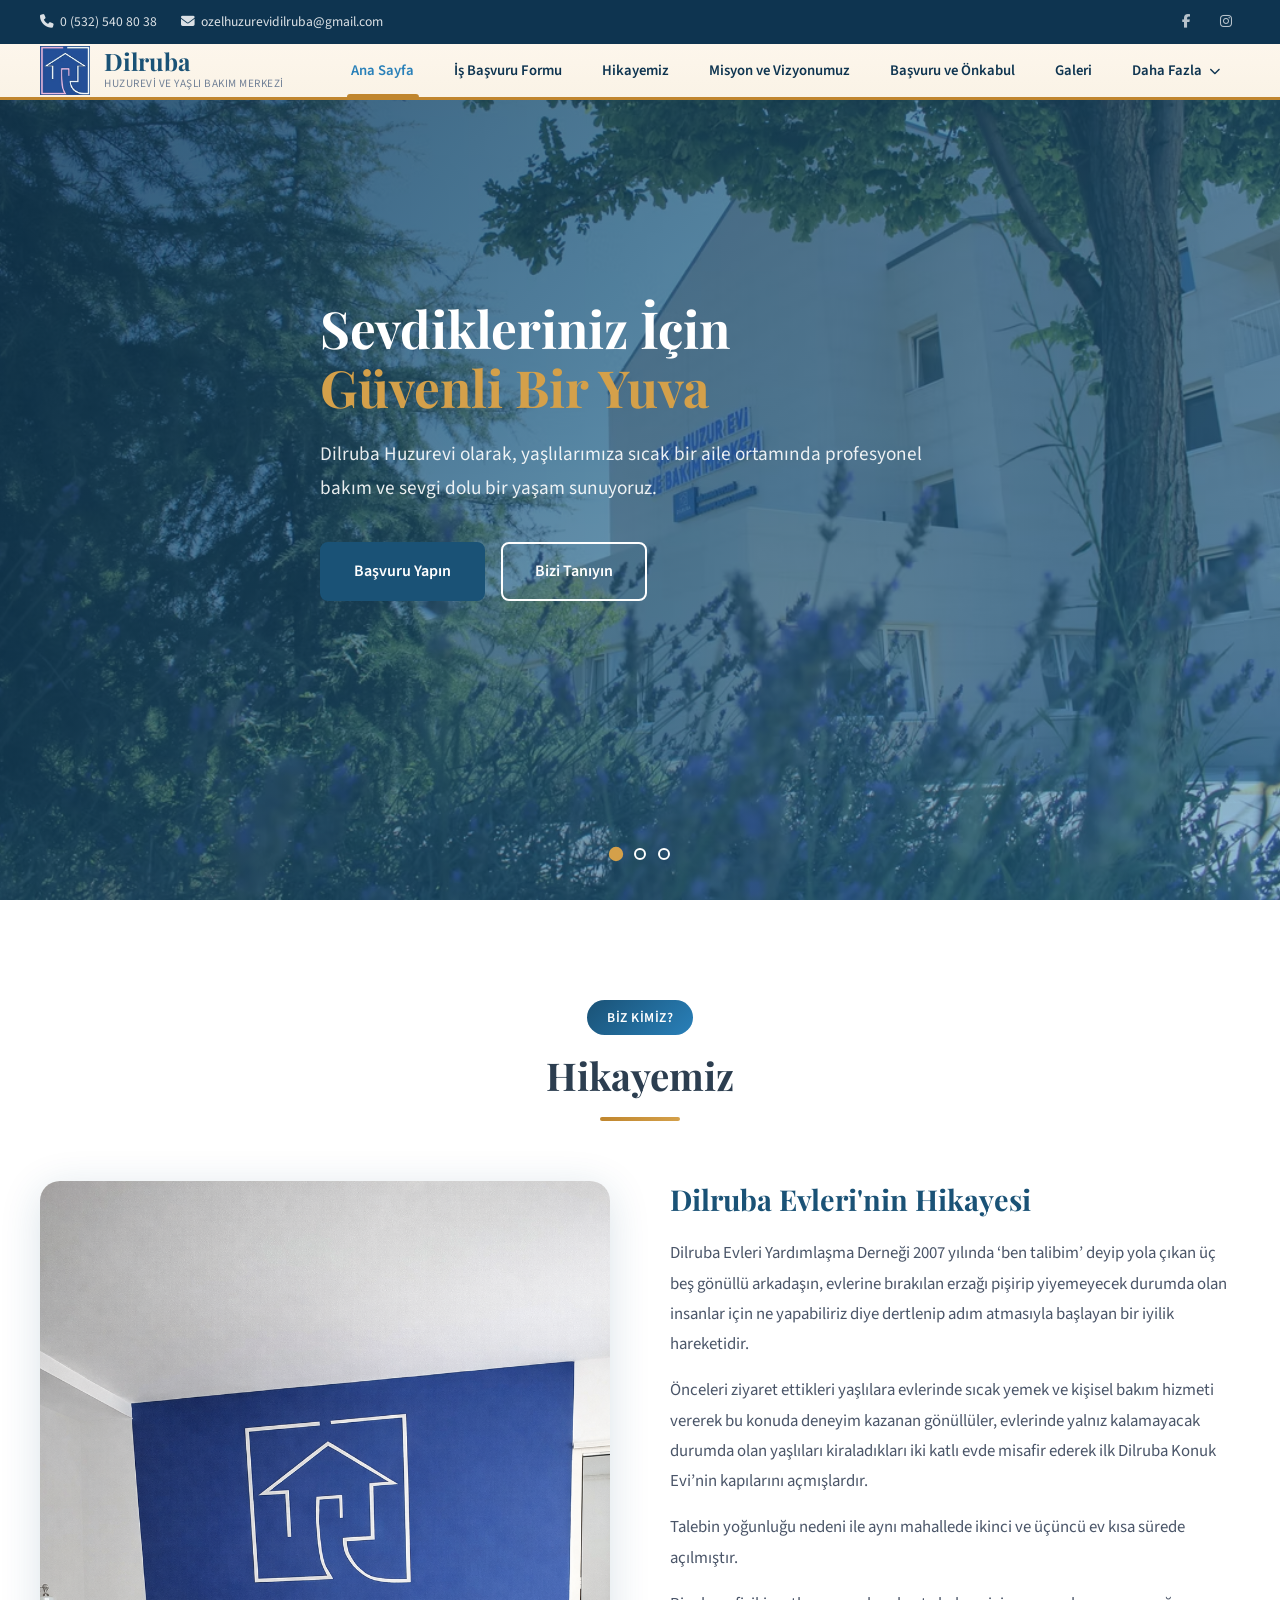
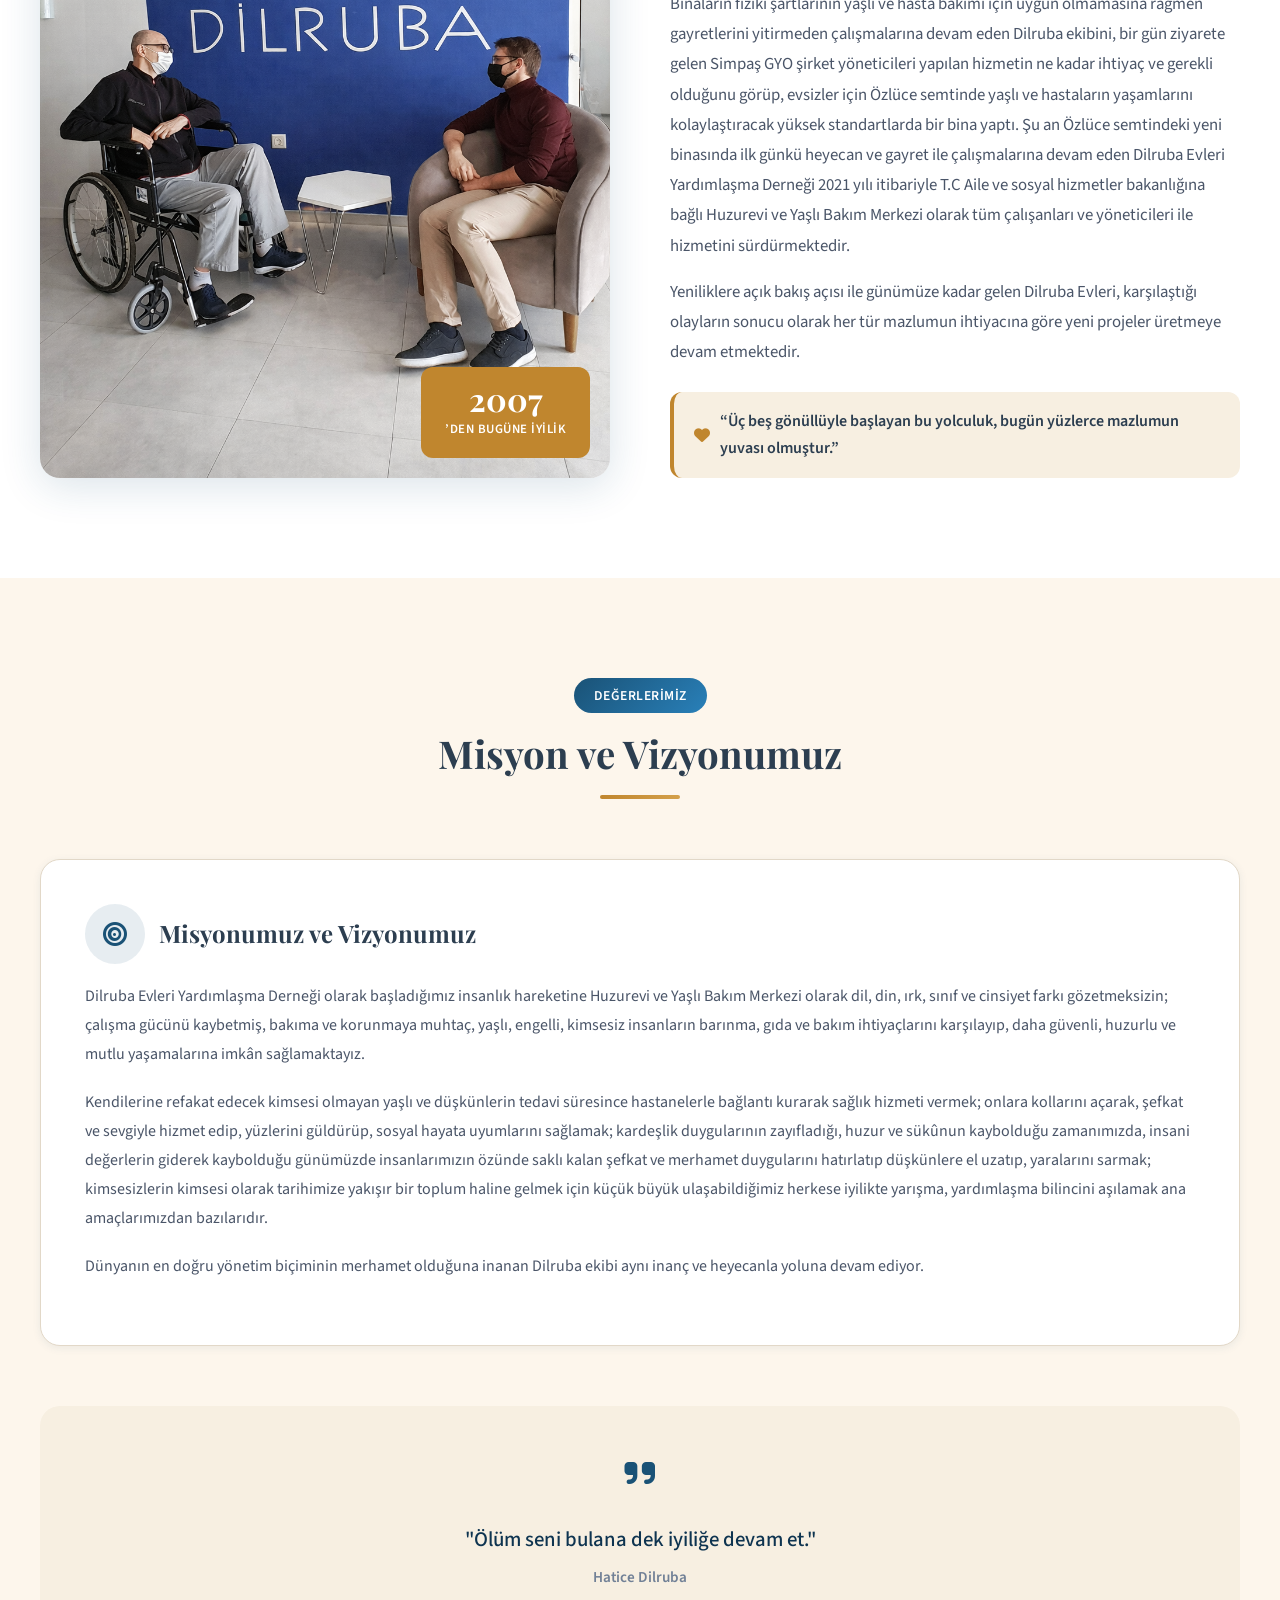
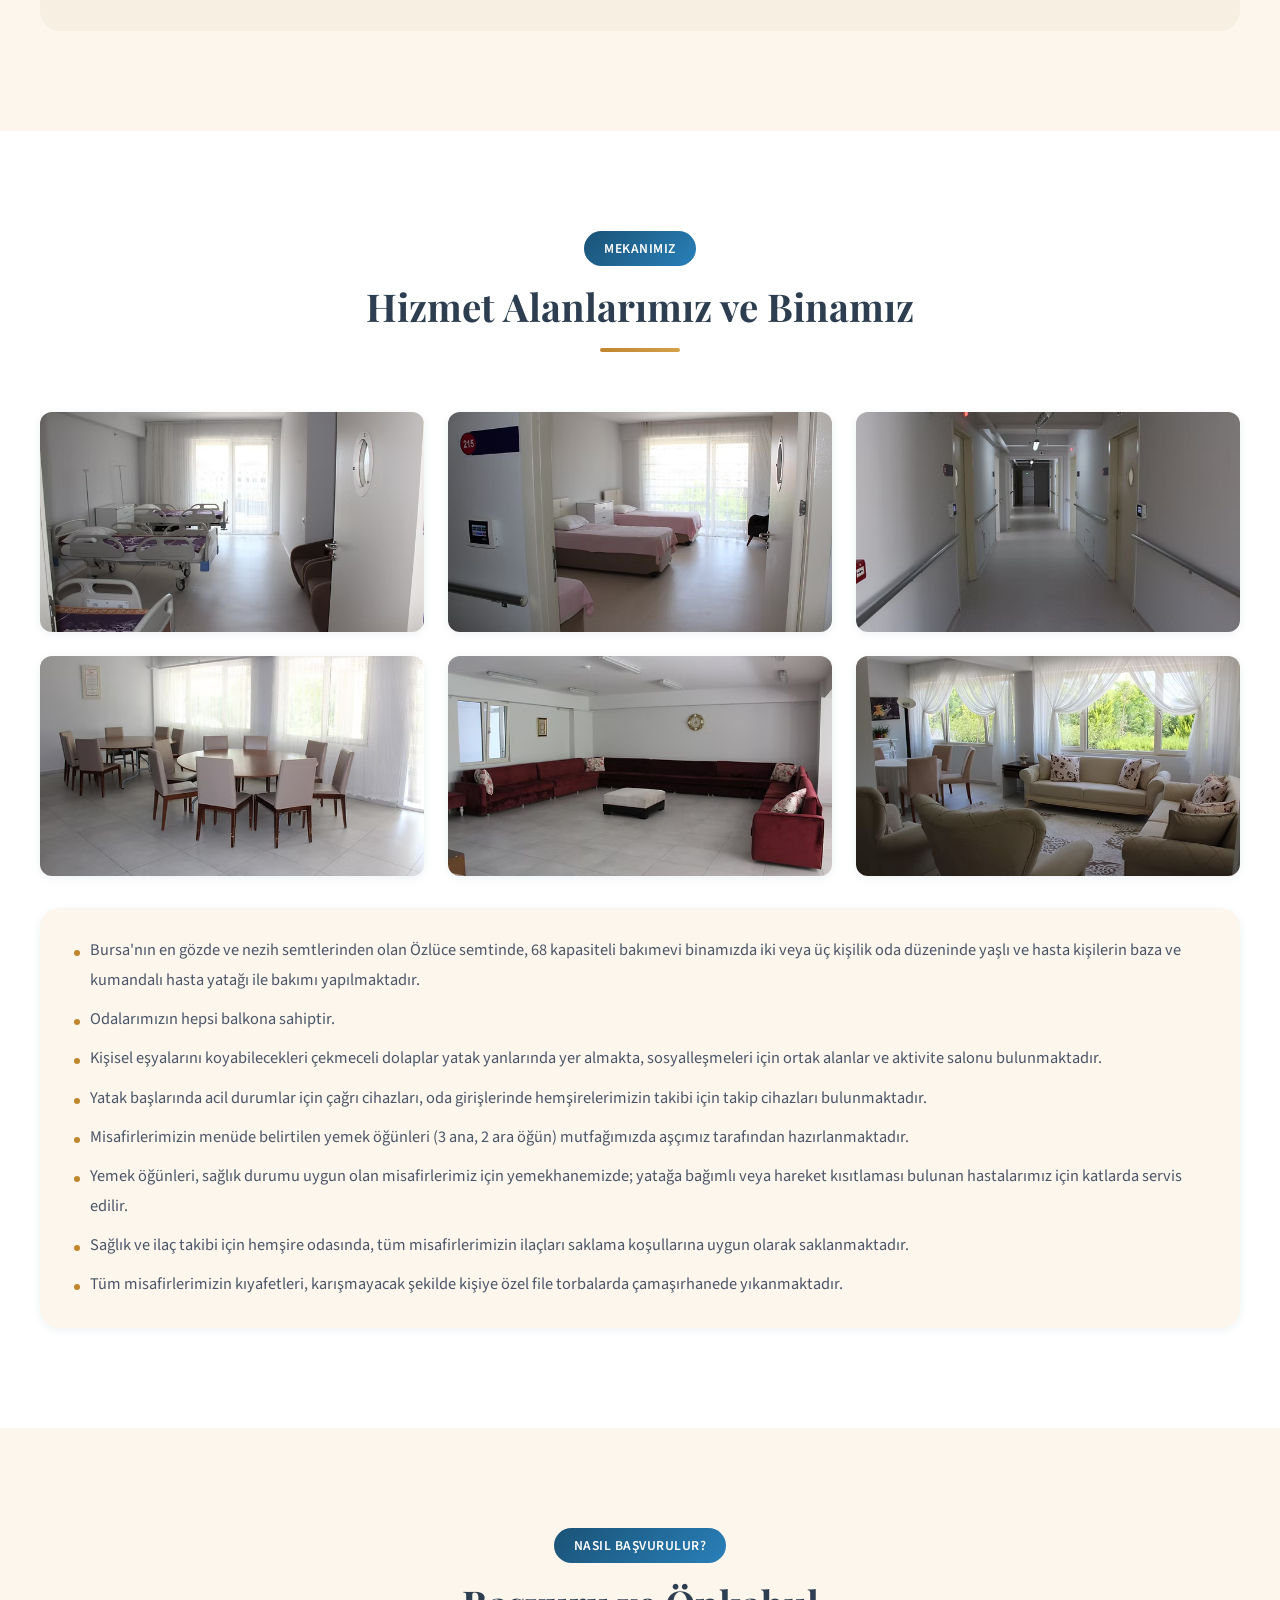
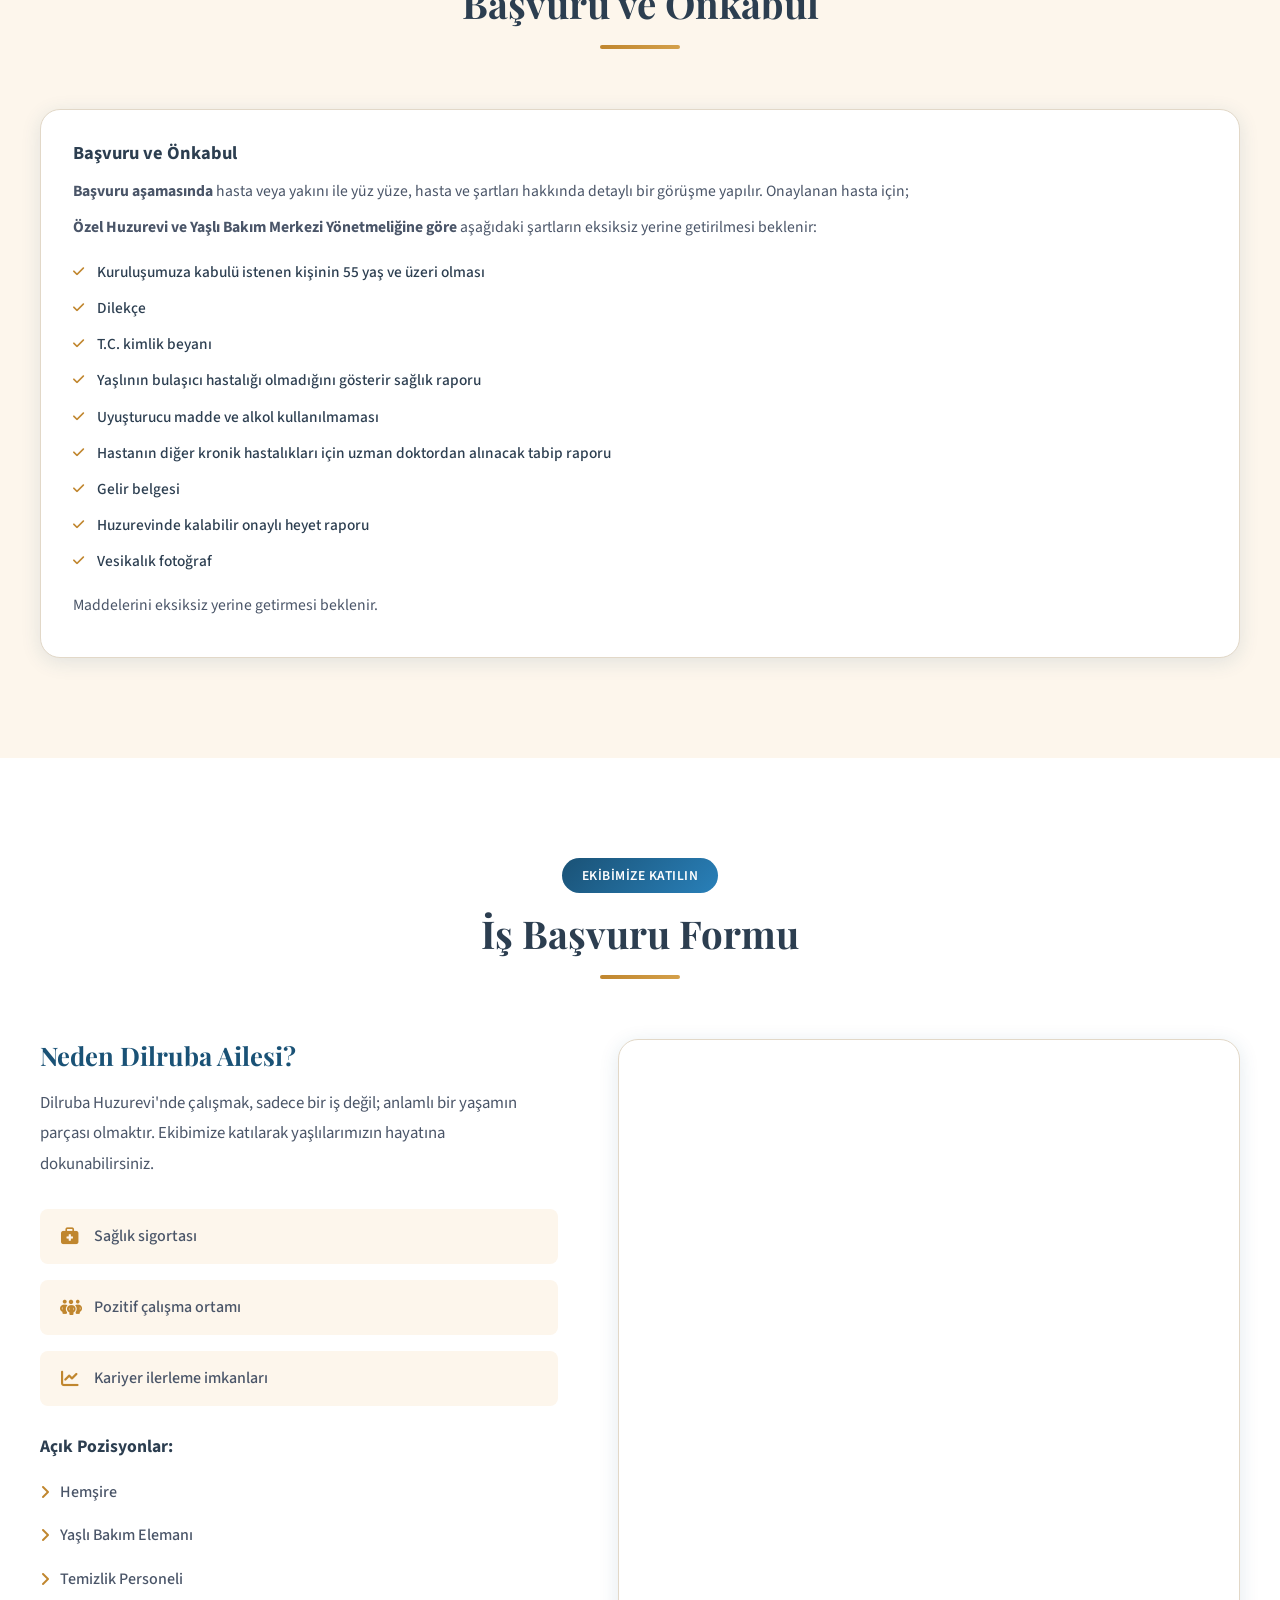
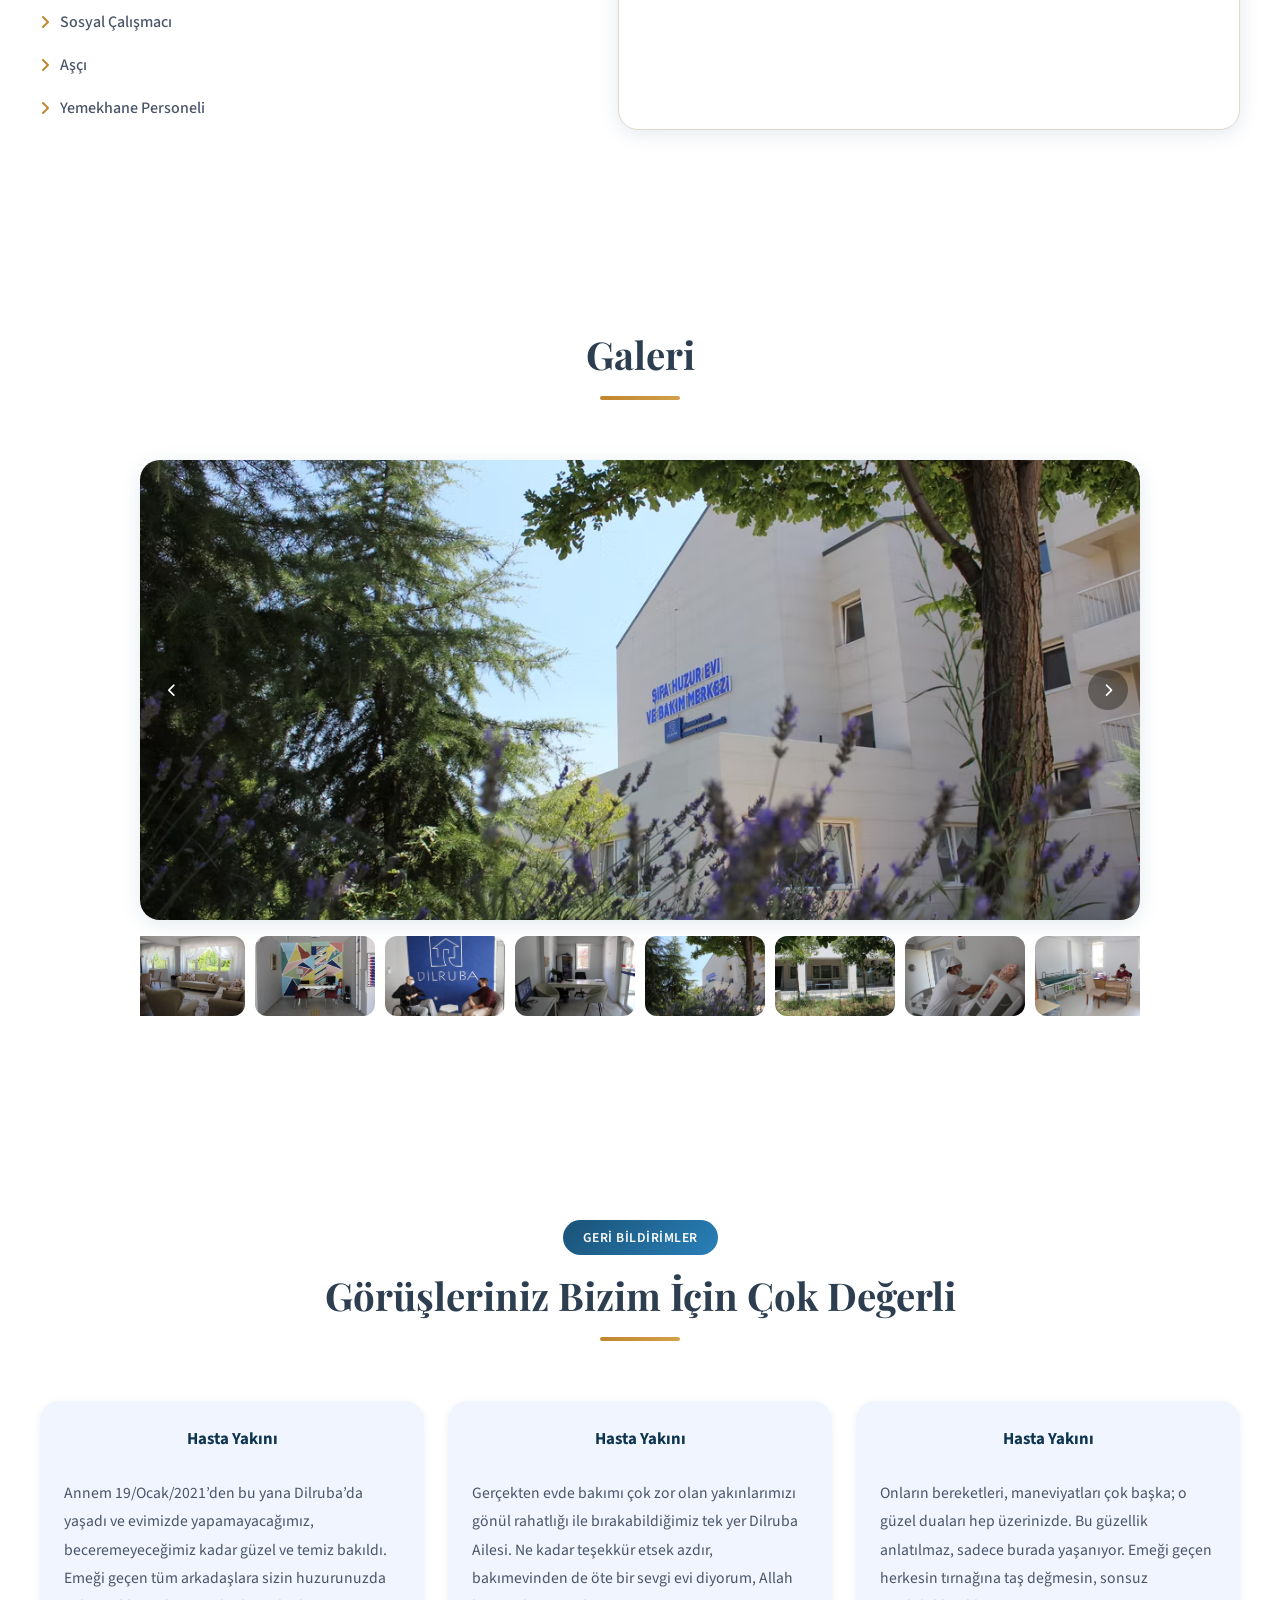
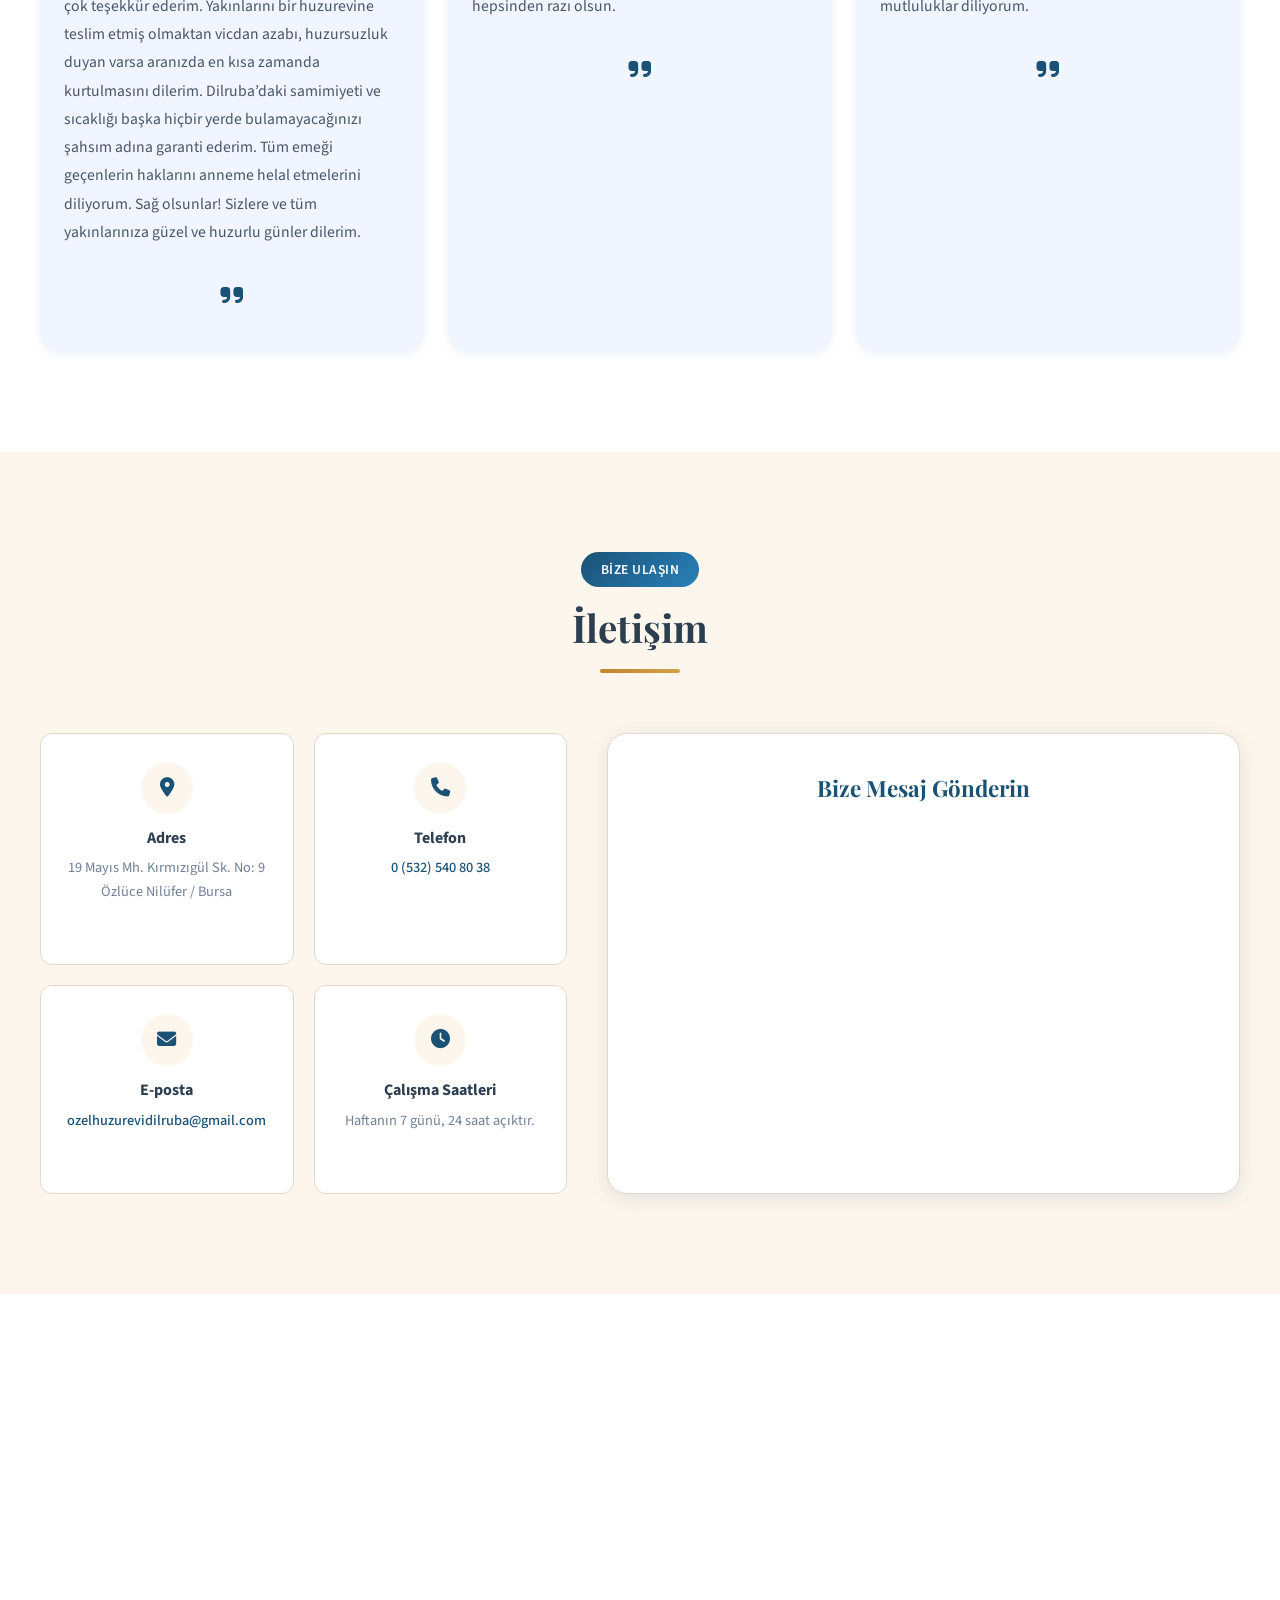
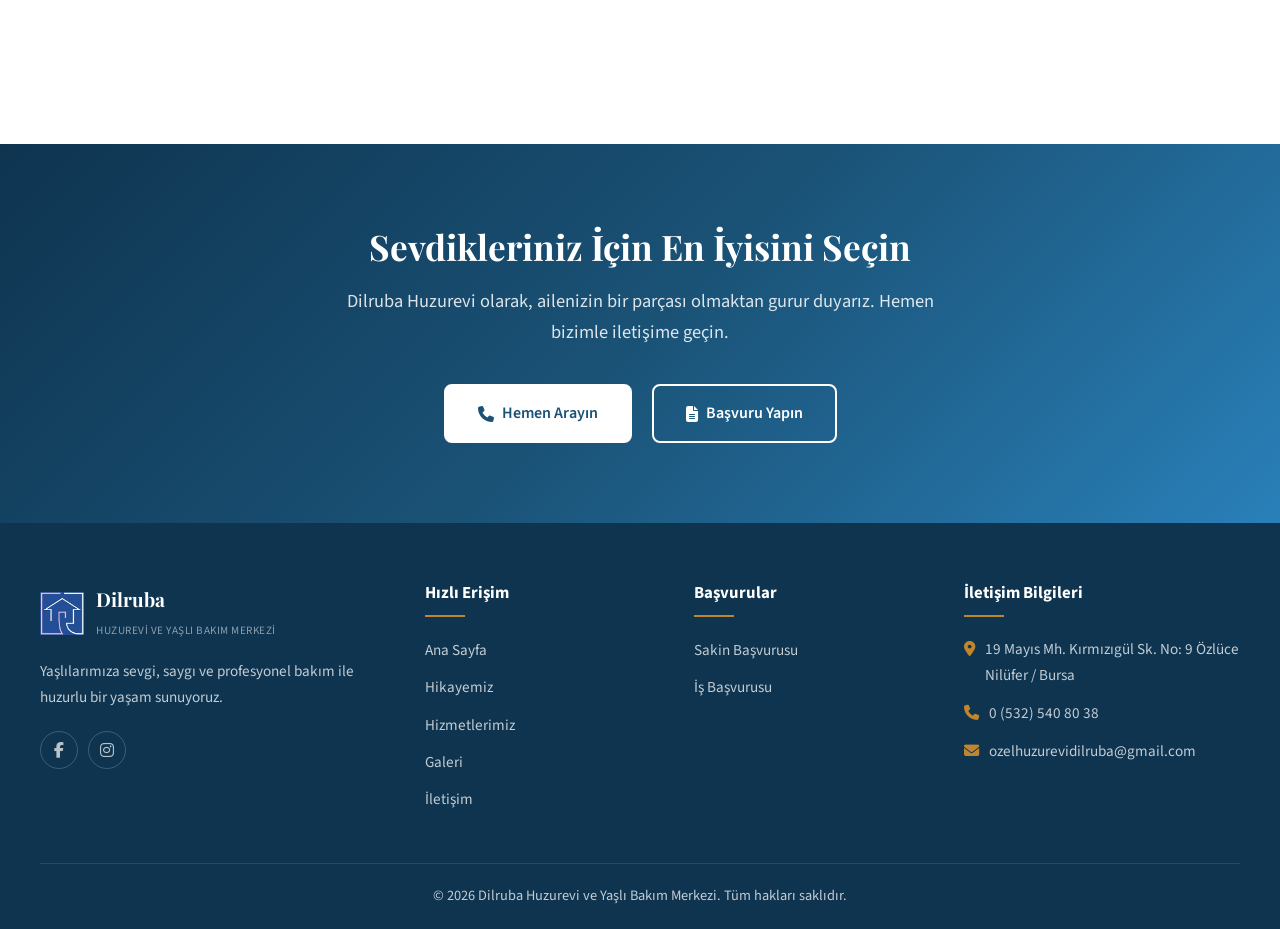
==== commit 912e93bb: "Başlıklar silindi" ====
--- a/index.html
+++ b/index.html
@@ -308,123 +308,63 @@
                 <div class="gallery-grid">
                     <div class="gallery-item large active">
                         <img src="assets/bahce1.png" alt="Bahçemiz" loading="lazy">
-                        <div class="gallery-overlay">
-                            <span>Bahçemiz</span>
-                        </div>
                     </div>
                     <div class="gallery-item">
                         <img src="assets/mekan1.png" alt="Mekan 1" loading="lazy">
-                        <div class="gallery-overlay">
-                            <span>Yaşam Alanı</span>
-                        </div>
                     </div>
                     <div class="gallery-item">
                         <img src="assets/mekan2.png" alt="Mekan 2" loading="lazy">
-                        <div class="gallery-overlay">
-                            <span>Ortak Alan</span>
-                        </div>
                     </div>
                     <div class="gallery-item">
                         <img src="assets/mekan3.png" alt="Mekan 3" loading="lazy">
-                        <div class="gallery-overlay">
-                            <span>İç Mekan</span>
-                        </div>
                     </div>
                     <div class="gallery-item">
                         <img src="assets/mekan4.png" alt="Mekan 4" loading="lazy">
-                        <div class="gallery-overlay">
-                            <span>Oturma Alanı</span>
-                        </div>
                     </div>
                     <div class="gallery-item">
                         <img src="assets/mekan5.png" alt="Mekan 5" loading="lazy">
-                        <div class="gallery-overlay">
-                            <span>Genel Görünüm</span>
-                        </div>
                     </div>
                     <div class="gallery-item">
                         <img src="assets/mekan6.png" alt="Mekan 6" loading="lazy">
-                        <div class="gallery-overlay">
-                            <span>Dış Mekan</span>
-                        </div>
                     </div>
                     <div class="gallery-item">
                         <img src="assets/mekanfoto3.png" alt="Mekan Fotoğraf" loading="lazy">
-                        <div class="gallery-overlay">
-                            <span>Yaşam Alanı</span>
-                        </div>
                     </div>
                     <div class="gallery-item">
                         <img src="assets/image1.png" alt="Dilruba" loading="lazy">
-                        <div class="gallery-overlay">
-                            <span>Dilruba Ailesi</span>
-                        </div>
                     </div>
                     <div class="gallery-item">
                         <img src="assets/sosyalcalısma.avif" alt="Sosyal Çalışma Alanı" loading="lazy">
-                        <div class="gallery-overlay">
-                            <span>Sosyal Çalışma</span>
-                        </div>
                     </div>
                     <div class="gallery-item">
                         <img src="assets/bahce1.png" alt="Bahçe 1" loading="lazy">
-                        <div class="gallery-overlay">
-                            <span>Bahçe 1</span>
-                        </div>
                     </div>
                     <div class="gallery-item">
                         <img src="assets/bahce2.png" alt="Bahçe 2" loading="lazy">
-                        <div class="gallery-overlay">
-                            <span>Bahçe 2</span>
-                        </div>
                     </div>
                     <div class="gallery-item">
                         <img src="assets/bakim.png" alt="Yaşlı Bakım Alanı" loading="lazy">
-                        <div class="gallery-overlay">
-                            <span>Yaşlı Bakım</span>
-                        </div>
                     </div>
                     <div class="gallery-item">
                         <img src="assets/hemsir.png" alt="Hemşirelik Alanı" loading="lazy">
-                        <div class="gallery-overlay">
-                            <span>Hemşirelik</span>
-                        </div>
                     </div>
                     <div class="gallery-item">
                         <img src="assets/koridor.png" alt="Koridor" loading="lazy">
-                        <div class="gallery-overlay">
-                            <span>Koridor</span>
-                        </div>
                     </div>
                     <div class="gallery-item">
                         <img src="assets/yonetim.png" alt="Yönetim Ofisi" loading="lazy">
-                        <div class="gallery-overlay">
-                            <span>Yönetim</span>
-                        </div>
                     </div>
                     <div class="gallery-item">
                         <img src="assets/yemek.png" alt="Yemek Salonu" loading="lazy">
-                        <div class="gallery-overlay">
-                            <span>Yemek Salonu</span>
-                        </div>
                     </div>
                     <div class="gallery-item">
                         <img src="assets/yaslibakim.png" alt="Yaşlı Bakım Alanı" loading="lazy">
-                        <div class="gallery-overlay">
-                            <span>Yaşlı Bakım</span>
-                        </div>
                     </div>
                     <div class="gallery-item">
                         <img src="assets/sandalye.png" alt="Oturma Alanı" loading="lazy">
-                        <div class="gallery-overlay">
-                            <span>Oturma Alanı</span>
-                        </div>
                     </div>
                     <div class="gallery-item">
                         <img src="assets/namaz.png" alt="Namaz Alanı" loading="lazy">
-                        <div class="gallery-overlay">
-                            <span>İbadet Alanı</span>
-                        </div>
                     </div>
                 </div>
             </div>
